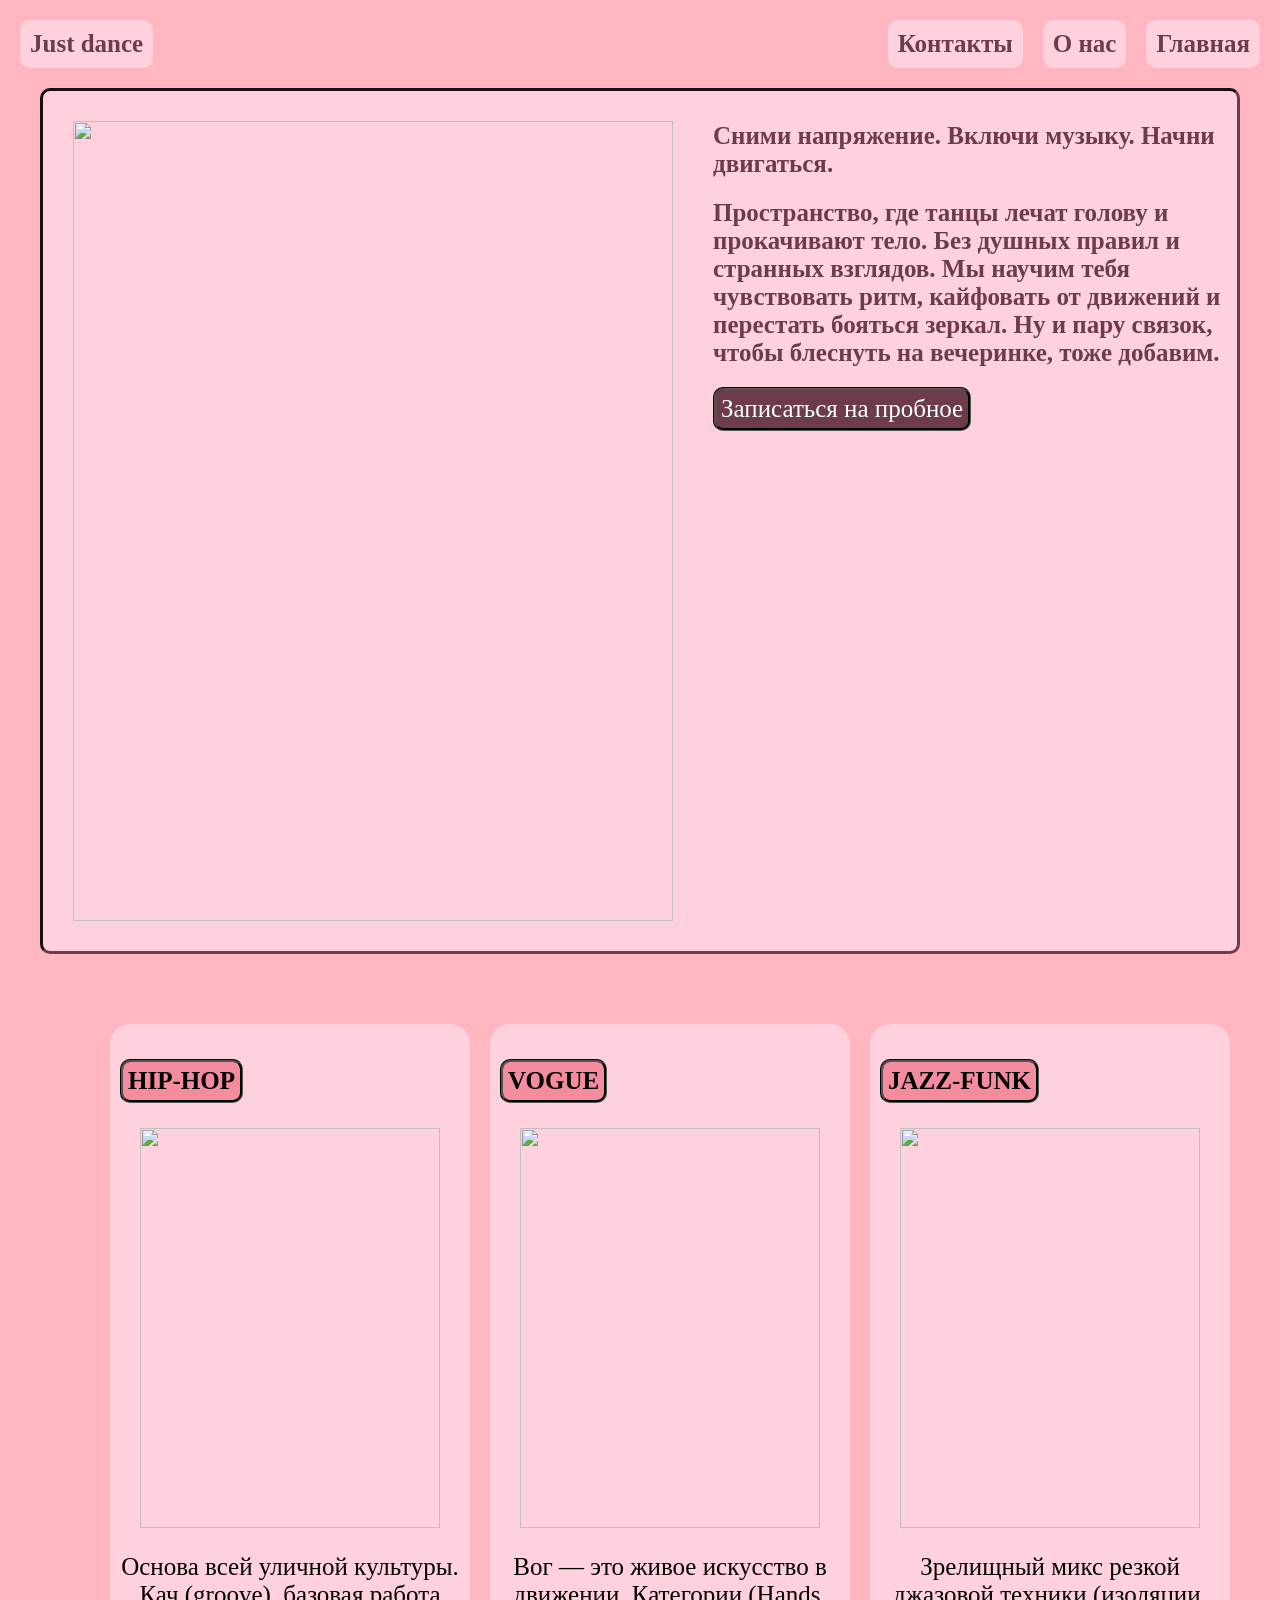
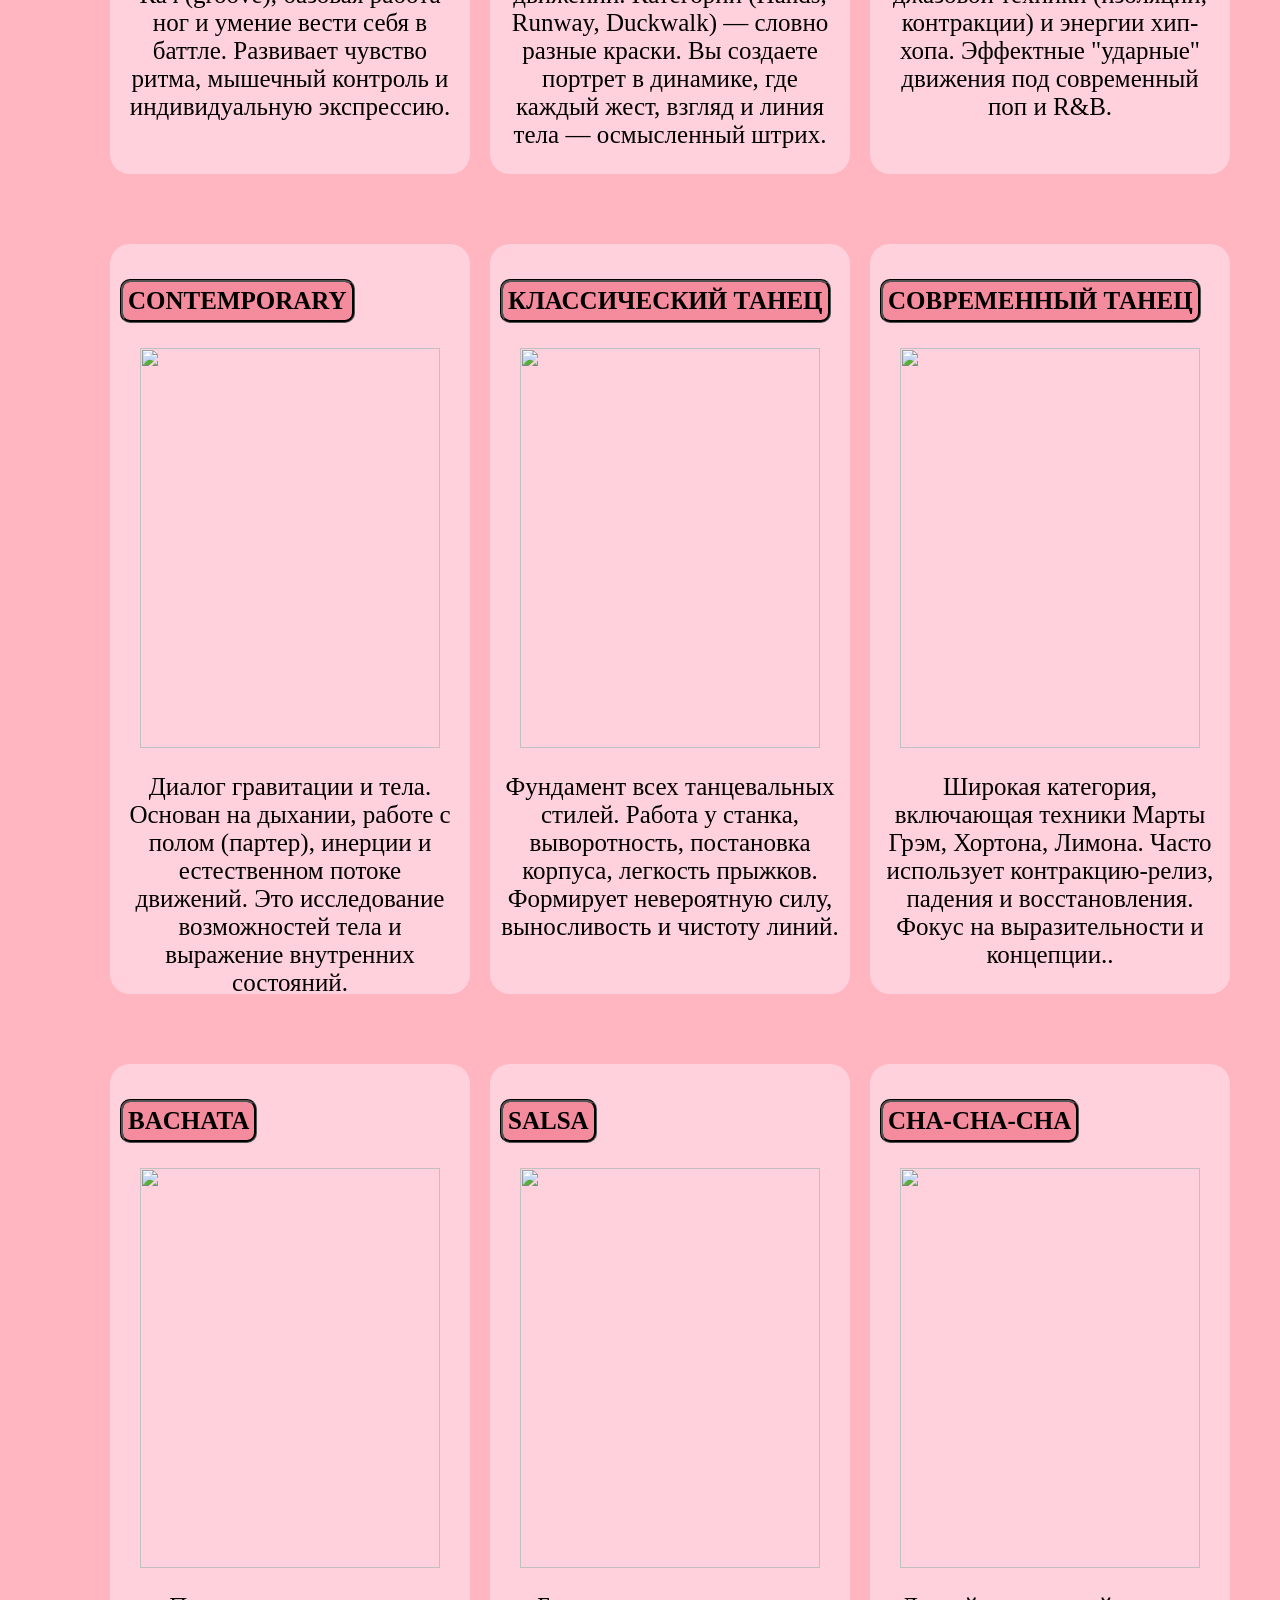
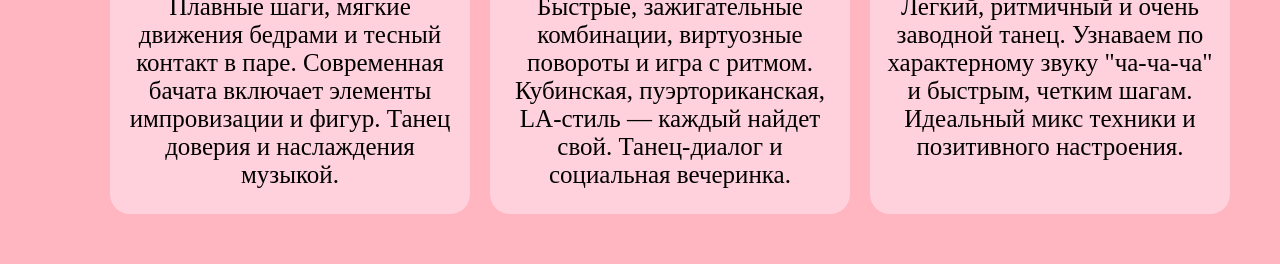
==== index.html @ 77113308 "first popytka" ====
<!DOCTYPE html>
<html lang="en">

<head>
    <meta charset="UTF-8">
    <meta name="viewport" content="width=device-width, initial-scale=1.0">
    <title>Document</title>
</head>

<body>

    <header class="cursor">

        <h1> Just dance</h1>

        <div>
            <h2> Контакты</h2>
            <h2> О нас</h2>
            <h2> Главная</h2>
        </div>
    </header>

    <main>
        <section>
            <div class="row">
                <div class="col">
                    <img src="https://i.pinimg.com/1200x/ac/64/69/ac6469d00a6bfb60e716d3c08ec0a054.jpg" alt="">
                </div>
                <div class="col">
                    <h1>Сними напряжение. Включи музыку. Начни двигаться.</h1>
                    <h2>Пространство, где танцы лечат голову и прокачивают тело. Без душных правил и странных взглядов.
                        Мы научим тебя чувствовать ритм, кайфовать от движений и перестать бояться зеркал. Ну и пару
                        связок, чтобы блеснуть на вечеринке, тоже добавим.</h2>
                    <button class="button cursor">
                        Записаться на пробное
                    </button>
                </div>
            </div>
            <div class="street">
    <div class="local">
        <h3 class="dance-button cursor">HIP-HOP</h3>
        <img src="https://i.pinimg.com/736x/b6/d2/d8/b6d2d8a7a319aa4994fcfd53391a8831.jpg" alt="">
        <p> Основа всей уличной культуры. Кач (groove), базовая работа ног и умение вести себя в баттле. Развивает чувство ритма, мышечный контроль и индивидуальную экспрессию.</p>
    </div>
    <div class="local">
        <h3 class="dance-button cursor">VOGUE</h3>
        <img src="https://i.pinimg.com/1200x/c9/cc/98/c9cc9868d0b9c413e6077d740b4b7982.jpg" alt="">
        <p>Вог — это живое искусство в движении. Категории (Hands, Runway, Duckwalk) — словно разные краски. Вы создаете портрет в динамике, где каждый жест, взгляд и линия тела — осмысленный штрих. </p>
    </div>
     <div class="local"> 
        <h3 class="dance-button cursor"> JAZZ-FUNK</h3>
        <img src="https://i.pinimg.com/736x/a5/93/c7/a593c7f7e3e81674e5584b9b8c93388e.jpg" alt="">
        <p> Зрелищный микс резкой джазовой техники (изоляции, контракции) и энергии хип-хопа. Эффектные "ударные" движения под современный поп и R&B.</p>
    </div>
    </div>
    <div class="street">
    <div class="local">
        <h3 class="dance-button cursor"> CONTEMPORARY</h3>
        <img src="https://i.pinimg.com/736x/35/b5/65/35b5656c073fc5f500bdc94aefd2e39a.jpg" alt="">
        <p> Диалог гравитации и тела. Основан на дыхании, работе с полом (партер), инерции и естественном потоке движений. Это исследование возможностей тела и выражение внутренних состояний.</p>
    </div>
     <div class="local"> 
        <h3 class="dance-button cursor"> КЛАССИЧЕСКИЙ ТАНЕЦ</h3>
        <img src="https://i.pinimg.com/736x/49/71/6b/49716bbeb8d231b20bfa5824d3f932a1.jpg" alt="">
        <p> Фундамент всех танцевальных стилей. Работа у станка, выворотность, постановка корпуса, легкость прыжков. Формирует невероятную силу, выносливость и чистоту линий.</p>
    </div>
     <div class="local"> 
        <h3 class="dance-button cursor"> СОВРЕМЕННЫЙ ТАНЕЦ</h3>
        <img src="https://i.pinimg.com/736x/c1/9b/ae/c19baea2ae3c3a5f96a32daba72f1845.jpg" alt="">
        <p>Широкая категория, включающая техники Марты Грэм, Хортона, Лимона. Часто использует контракцию-релиз, падения и восстановления. Фокус на выразительности и концепции..</p>
    </div>
    </div>
    <div class="street">
     <div class="local"> 
        <h3 class="dance-button cursor">BACHATA</h3>
        <img src="https://i.pinimg.com/1200x/e0/4a/25/e04a254e1c0330f71522adacbad8ec06.jpg" alt="">
        <p>  Плавные шаги, мягкие движения бедрами и тесный контакт в паре. Современная бачата включает элементы импровизации и фигур. Танец доверия и наслаждения музыкой.</p>
    </div>
     <div class="local"> 
        <h3 class="dance-button cursor"> SALSA</h3>
        <img src="https://i.pinimg.com/736x/b7/78/22/b77822ca33a9d6890a1c1cd77bf03ce5.jpg" alt="">
        <p> Быстрые, зажигательные комбинации, виртуозные повороты и игра с ритмом. Кубинская, пуэрториканская, LA-стиль — каждый найдет свой. Танец-диалог и социальная вечеринка.</p>
    </div>
     <div class="local"> 
        <h3 class="dance-button cursor"> CHA-CHA-CHA</h3>
        <img src="https://i.pinimg.com/736x/6f/fc/30/6ffc30e7c89fef09e59dffdad4c7234b.jpg" alt="">
        <p> Легкий, ритмичный и очень заводной танец. Узнаваем по характерному звуку "ча-ча-ча" и быстрым, четким шагам. Идеальный микс техники и позитивного настроения.</p>
    </div>
    </div>

        </section>
    </main>

</body>


    <style>
        :root {
            --blend-rose: #FFD1DC;
            /* Бледно-розовый (нежный, как зефир) */
            --light-pink: #FFB6C1;
            /* Светло-розовый (классический) */
            --powder-pink: #FAA0B3;
            /* Пудровый (чуть насыщеннее) */
            --salmon-pink: #F48C9E;
            /* Лососево-розовый (акцентный) */


            --text-wine: #6D3B4A;
            /* Темно-бордовый (отлично на —blend-rose) */
            --text-rosewood: #8C4A5C;
            /* Розовое дерево (для заголовков) */

        }
        .dance-button {
            color: black;
            border: black 3px groove;
            border-radius: 10px;
            padding: 5px;
            transition: 0.3s;
            scale: 1.1s;
            background-color: var(--salmon-pink);
            transition: 0.3s;
            width: fit-content;
            align-items: center;
        }
        .dance-button:hover {
            scale: 1.1;
        }
    .street {
        display: flex;
        padding: 10px;
        border: black;
        border-radius: 10px;
        width: 500px;
        height: 750px;
        margin: 50px;
        text-align: center;
        align-content: center;
    }
    .local {
        border-radius: 20px;
        border: black;
        background-color: var(--blend-rose);
        padding: 10px;
        margin: 10px;
        height: 730px;
        gap: 10px;
    }
        @font-face {
            font-family: CrashBandicoot;
            src: url(src/assets/fonts/CrashBandicoot.ttf);
        }
        * {
            font-family: CrashBandicoot;
            font-size: 25px;
        }

        body {

            background-color: var(--light-pink);
            margin: 0%;

        }

        main {
            max-width: 1200px;
            margin: 0 auto;

        }

        header {
            display: flex;
            justify-content: space-between;
            color: var(--text-wine);
            padding: 20px
        }

        header div {
            display: flex;
            gap: 20px;
            border-radius: 10px;
            margin: 0;
        }

        header h1,
        header h2 {
            background-color: var(--blend-rose);
            margin: 0;
            border-radius: 10px;
            padding: 10px;
            transition: 0.3s;
        }
        
        header h1:hover {
            scale: 1.1;
        }
        header h2:hover {
            scale: 1.1;
        }
        img {
            width: 300px;
            height: 400px;
            display: flex;
            margin: 20px;
        }
        
        .row {
            display: flex;
            gap: 20px;
            background-color: var(--blend-rose);
            border-radius: 10px;
            padding: 10px;
            border: var(--text-wine) 3px inset;
            color: var(--text-wine);
        }
        .cursor {
        cursor: pointer;
        
        }
        
        .col img {
            width: 600px;
            height: 800px;
            
        }
        .button {
            color: azure;
            border: black 3px groove;
            border-radius: 10px;
            padding: 5px;
            transition: 0.3s;
            scale: 1.1s;
            background-color: var(--text-wine);
            transition: 0.3s;
        }
        .button:hover {
            scale: 1.1;
        }
    </style>

</html>
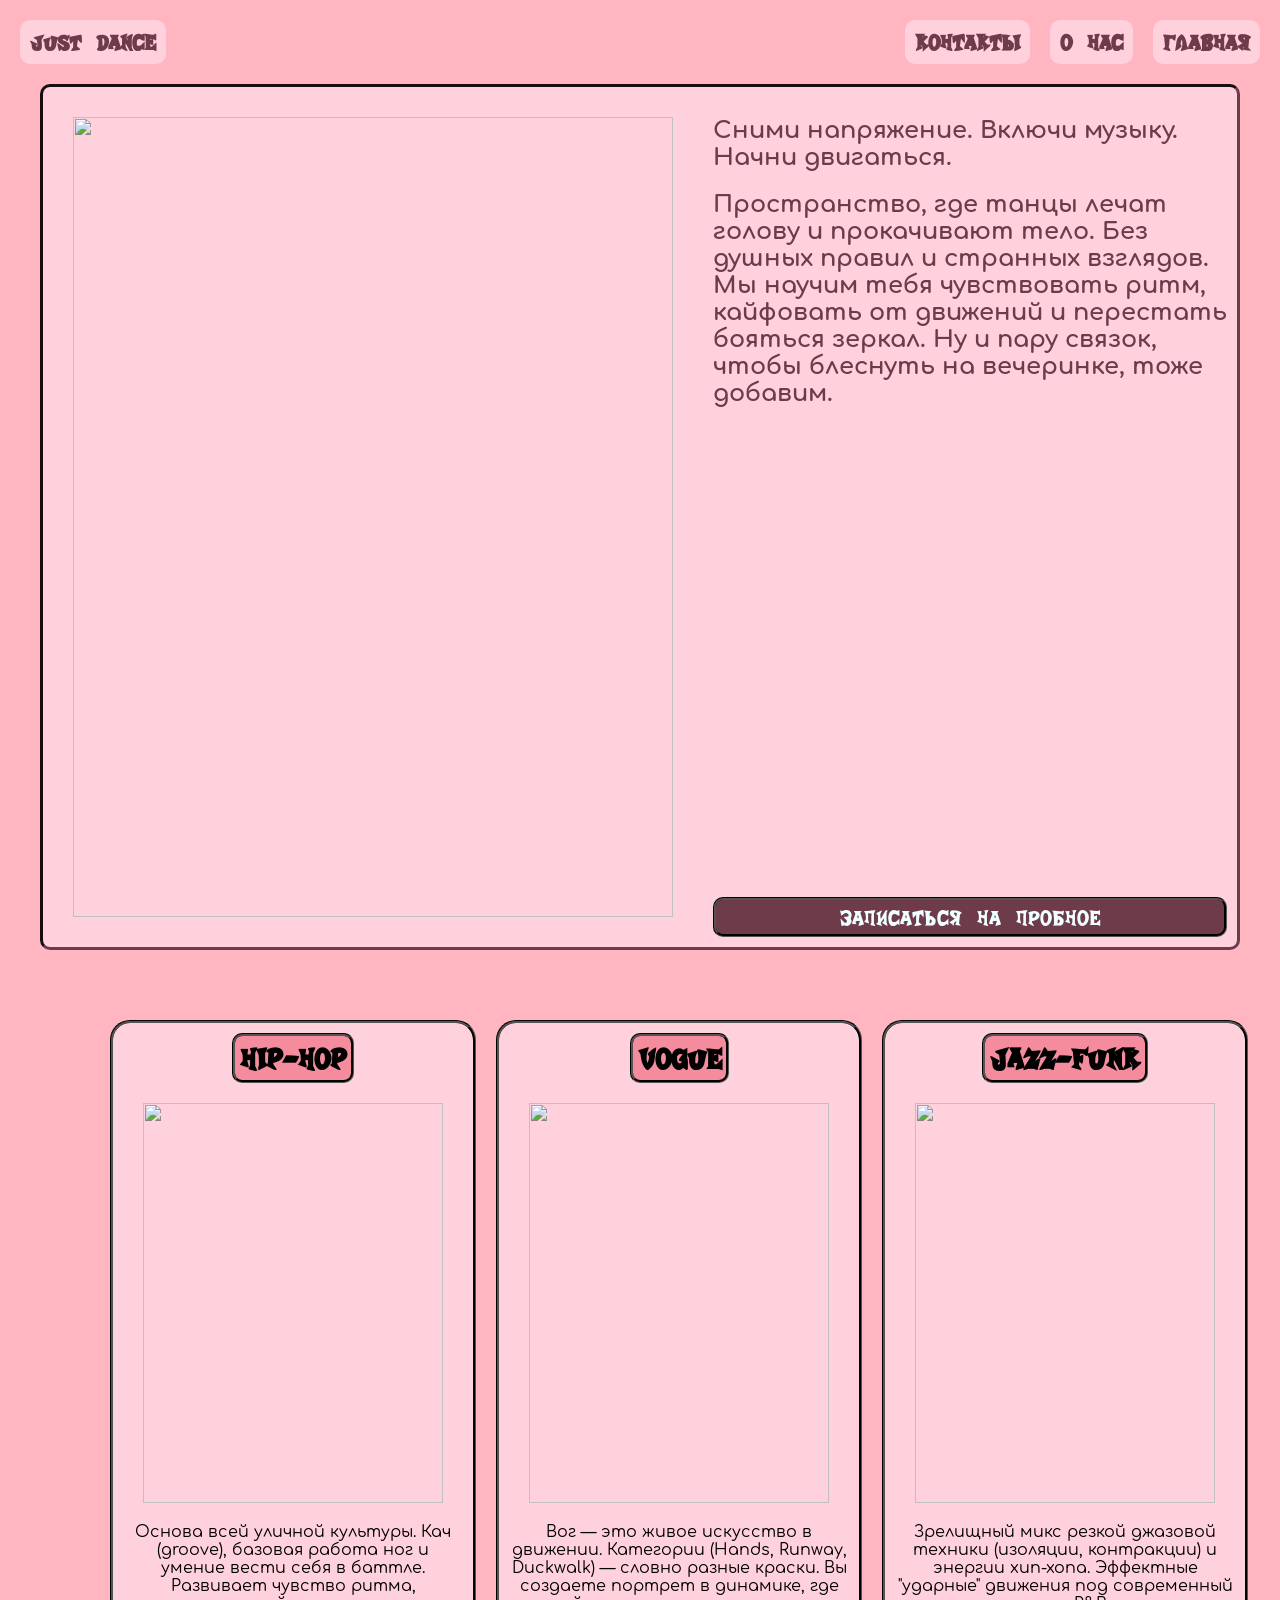
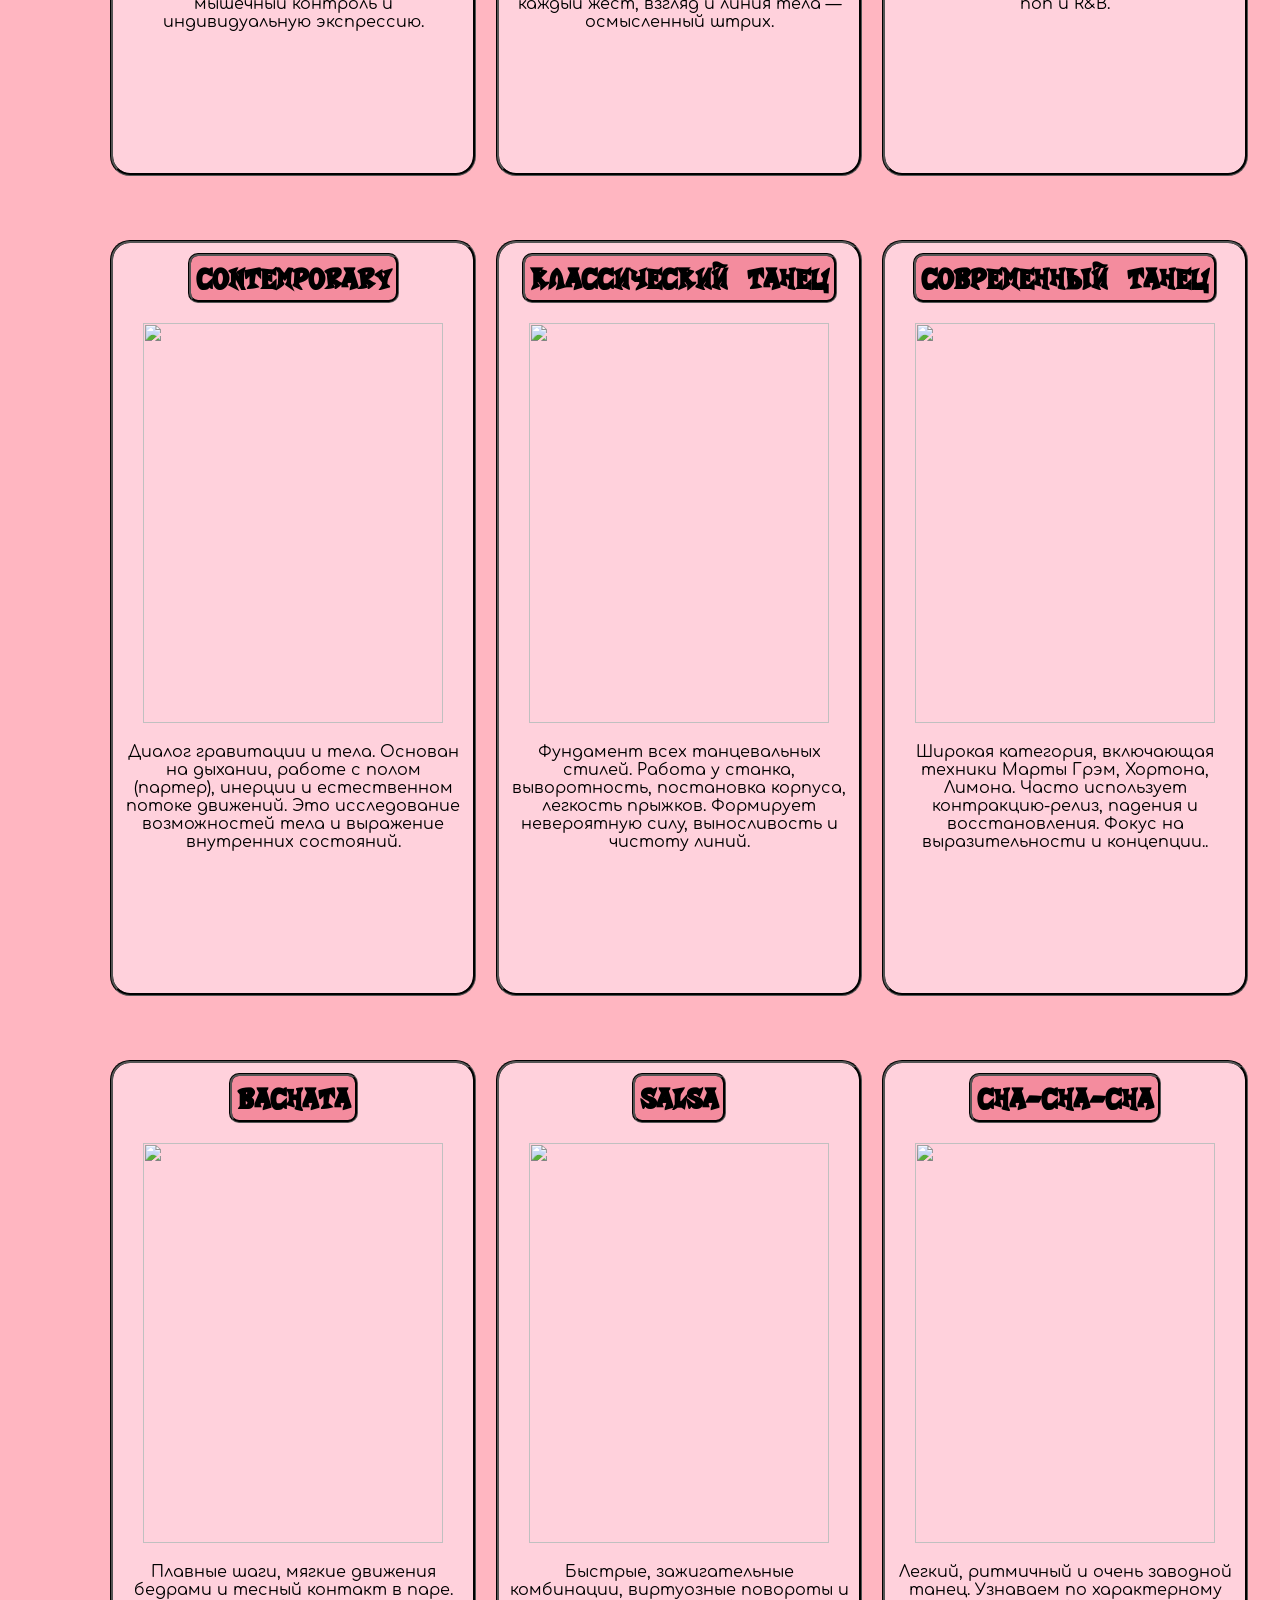
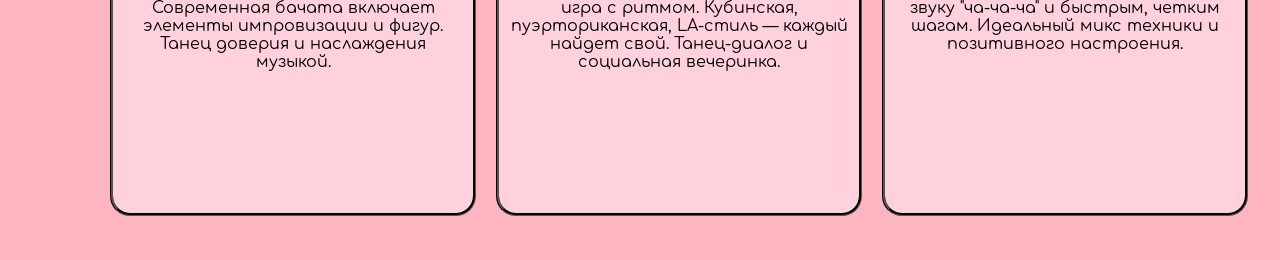
==== commit 0a3f7826: "sec less" ====
--- a/index.html
+++ b/index.html
@@ -9,7 +9,7 @@
 
 <body>
 
-    <header class="cursor">
+    <header>
 
         <h1> Just dance</h1>
 
@@ -24,68 +24,74 @@
         <section>
             <div class="row">
                 <div class="col">
-                    <img src="https://i.pinimg.com/1200x/ac/64/69/ac6469d00a6bfb60e716d3c08ec0a054.jpg" alt="">
+                    <img src="https://avatars.mds.yandex.net/get-altay/16439251/2a0000019a79c34132827e10dd7cb1ed8194/orig" alt="">
                 </div>
-                <div class="col">
-                    <h1>Сними напряжение. Включи музыку. Начни двигаться.</h1>
-                    <h2>Пространство, где танцы лечат голову и прокачивают тело. Без душных правил и странных взглядов.
-                        Мы научим тебя чувствовать ритм, кайфовать от движений и перестать бояться зеркал. Ну и пару
-                        связок, чтобы блеснуть на вечеринке, тоже добавим.</h2>
-                    <button class="button cursor">
-                        Записаться на пробное
-                    </button>
+                <div class="col column-space-between">
+                    <div>
+                        <h1>Сними напряжение. Включи музыку. Начни двигаться.</h1>
+                        <h2>
+                            Пространство, где танцы лечат голову и прокачивают тело. Без душных правил и странных взглядов.
+                            Мы научим тебя чувствовать ритм, кайфовать от движений и перестать бояться зеркал. Ну и пару
+                            связок, чтобы блеснуть на вечеринке, тоже добавим.
+                        </h2>
+                    </div>
+                    <div>
+                        <button class="button cursor">
+                            Записаться на пробное
+                        </button>
+                    </div>
                 </div>
             </div>
-            <div class="street">
-    <div class="local">
-        <h3 class="dance-button cursor">HIP-HOP</h3>
-        <img src="https://i.pinimg.com/736x/b6/d2/d8/b6d2d8a7a319aa4994fcfd53391a8831.jpg" alt="">
-        <p> Основа всей уличной культуры. Кач (groove), базовая работа ног и умение вести себя в баттле. Развивает чувство ритма, мышечный контроль и индивидуальную экспрессию.</p>
-    </div>
-    <div class="local">
-        <h3 class="dance-button cursor">VOGUE</h3>
-        <img src="https://i.pinimg.com/1200x/c9/cc/98/c9cc9868d0b9c413e6077d740b4b7982.jpg" alt="">
-        <p>Вог — это живое искусство в движении. Категории (Hands, Runway, Duckwalk) — словно разные краски. Вы создаете портрет в динамике, где каждый жест, взгляд и линия тела — осмысленный штрих. </p>
-    </div>
-     <div class="local"> 
-        <h3 class="dance-button cursor"> JAZZ-FUNK</h3>
-        <img src="https://i.pinimg.com/736x/a5/93/c7/a593c7f7e3e81674e5584b9b8c93388e.jpg" alt="">
-        <p> Зрелищный микс резкой джазовой техники (изоляции, контракции) и энергии хип-хопа. Эффектные "ударные" движения под современный поп и R&B.</p>
-    </div>
+    <div class="street">
+        <div class="local">
+            <h3 class="dance-button cursor">HIP-HOP</h3>
+            <img src="https://i.pinimg.com/736x/b6/d2/d8/b6d2d8a7a319aa4994fcfd53391a8831.jpg" alt="">
+            <p> Основа всей уличной культуры. Кач (groove), базовая работа ног и умение вести себя в баттле. Развивает чувство ритма, мышечный контроль и индивидуальную экспрессию.</p>
+        </div>
+        <div class="local">
+            <h3 class="dance-button cursor">VOGUE</h3>
+            <img src="https://i.pinimg.com/1200x/c9/cc/98/c9cc9868d0b9c413e6077d740b4b7982.jpg" alt="">
+            <p>Вог — это живое искусство в движении. Категории (Hands, Runway, Duckwalk) — словно разные краски. Вы создаете портрет в динамике, где каждый жест, взгляд и линия тела — осмысленный штрих. </p>
+        </div>
+        <div class="local"> 
+            <h3 class="dance-button cursor"> JAZZ-FUNK</h3>
+            <img src="https://i.pinimg.com/736x/a5/93/c7/a593c7f7e3e81674e5584b9b8c93388e.jpg" alt="">
+            <p> Зрелищный микс резкой джазовой техники (изоляции, контракции) и энергии хип-хопа. Эффектные "ударные" движения под современный поп и R&B.</p>
+        </div>
     </div>
     <div class="street">
-    <div class="local">
-        <h3 class="dance-button cursor"> CONTEMPORARY</h3>
-        <img src="https://i.pinimg.com/736x/35/b5/65/35b5656c073fc5f500bdc94aefd2e39a.jpg" alt="">
-        <p> Диалог гравитации и тела. Основан на дыхании, работе с полом (партер), инерции и естественном потоке движений. Это исследование возможностей тела и выражение внутренних состояний.</p>
-    </div>
-     <div class="local"> 
-        <h3 class="dance-button cursor"> КЛАССИЧЕСКИЙ ТАНЕЦ</h3>
-        <img src="https://i.pinimg.com/736x/49/71/6b/49716bbeb8d231b20bfa5824d3f932a1.jpg" alt="">
-        <p> Фундамент всех танцевальных стилей. Работа у станка, выворотность, постановка корпуса, легкость прыжков. Формирует невероятную силу, выносливость и чистоту линий.</p>
-    </div>
-     <div class="local"> 
-        <h3 class="dance-button cursor"> СОВРЕМЕННЫЙ ТАНЕЦ</h3>
-        <img src="https://i.pinimg.com/736x/c1/9b/ae/c19baea2ae3c3a5f96a32daba72f1845.jpg" alt="">
-        <p>Широкая категория, включающая техники Марты Грэм, Хортона, Лимона. Часто использует контракцию-релиз, падения и восстановления. Фокус на выразительности и концепции..</p>
-    </div>
+        <div class="local">
+            <h3 class="dance-button cursor"> CONTEMPORARY</h3>
+            <img src="https://i.pinimg.com/736x/35/b5/65/35b5656c073fc5f500bdc94aefd2e39a.jpg" alt="">
+            <p> Диалог гравитации и тела. Основан на дыхании, работе с полом (партер), инерции и естественном потоке движений. Это исследование возможностей тела и выражение внутренних состояний.</p>
+        </div>
+        <div class="local"> 
+            <h3 class="dance-button cursor"> КЛАССИЧЕСКИЙ ТАНЕЦ</h3>
+            <img src="https://i.pinimg.com/736x/49/71/6b/49716bbeb8d231b20bfa5824d3f932a1.jpg" alt="">
+            <p> Фундамент всех танцевальных стилей. Работа у станка, выворотность, постановка корпуса, легкость прыжков. Формирует невероятную силу, выносливость и чистоту линий.</p>
+        </div>
+        <div class="local"> 
+            <h3 class="dance-button cursor"> СОВРЕМЕННЫЙ ТАНЕЦ</h3>
+            <img src="https://i.pinimg.com/736x/c1/9b/ae/c19baea2ae3c3a5f96a32daba72f1845.jpg" alt="">
+            <p>Широкая категория, включающая техники Марты Грэм, Хортона, Лимона. Часто использует контракцию-релиз, падения и восстановления. Фокус на выразительности и концепции..</p>
+        </div>
     </div>
     <div class="street">
-     <div class="local"> 
-        <h3 class="dance-button cursor">BACHATA</h3>
-        <img src="https://i.pinimg.com/1200x/e0/4a/25/e04a254e1c0330f71522adacbad8ec06.jpg" alt="">
-        <p>  Плавные шаги, мягкие движения бедрами и тесный контакт в паре. Современная бачата включает элементы импровизации и фигур. Танец доверия и наслаждения музыкой.</p>
-    </div>
-     <div class="local"> 
-        <h3 class="dance-button cursor"> SALSA</h3>
-        <img src="https://i.pinimg.com/736x/b7/78/22/b77822ca33a9d6890a1c1cd77bf03ce5.jpg" alt="">
-        <p> Быстрые, зажигательные комбинации, виртуозные повороты и игра с ритмом. Кубинская, пуэрториканская, LA-стиль — каждый найдет свой. Танец-диалог и социальная вечеринка.</p>
-    </div>
-     <div class="local"> 
-        <h3 class="dance-button cursor"> CHA-CHA-CHA</h3>
-        <img src="https://i.pinimg.com/736x/6f/fc/30/6ffc30e7c89fef09e59dffdad4c7234b.jpg" alt="">
-        <p> Легкий, ритмичный и очень заводной танец. Узнаваем по характерному звуку "ча-ча-ча" и быстрым, четким шагам. Идеальный микс техники и позитивного настроения.</p>
-    </div>
+        <div class="local"> 
+            <h3 class="dance-button cursor">BACHATA</h3>
+            <img src="https://i.pinimg.com/1200x/e0/4a/25/e04a254e1c0330f71522adacbad8ec06.jpg" alt="">
+            <p>  Плавные шаги, мягкие движения бедрами и тесный контакт в паре. Современная бачата включает элементы импровизации и фигур. Танец доверия и наслаждения музыкой.</p>
+        </div>
+        <div class="local"> 
+            <h3 class="dance-button cursor"> SALSA</h3>
+            <img src="https://i.pinimg.com/736x/b7/78/22/b77822ca33a9d6890a1c1cd77bf03ce5.jpg" alt="">
+            <p> Быстрые, зажигательные комбинации, виртуозные повороты и игра с ритмом. Кубинская, пуэрториканская, LA-стиль — каждый найдет свой. Танец-диалог и социальная вечеринка.</p>
+        </div>
+        <div class="local"> 
+            <h3 class="dance-button cursor"> CHA-CHA-CHA</h3>
+            <img src="https://i.pinimg.com/736x/6f/fc/30/6ffc30e7c89fef09e59dffdad4c7234b.jpg" alt="">
+            <p> Легкий, ритмичный и очень заводной танец. Узнаваем по характерному звуку "ча-ча-ча" и быстрым, четким шагам. Идеальный микс техники и позитивного настроения.</p>
+        </div>
     </div>
 
         </section>
@@ -94,8 +100,19 @@
 </body>
 
 
-    <style>
-        :root {
+<style>
+    @font-face {
+        font-family: CrashBandicoot;
+        src: url(src/assets/fonts/CrashBandicoot.ttf);
+    }
+
+    @font-face {
+        font-family: Comforta;
+        src: url(src/assets/fonts/Comfortaa.ttf);
+    }
+
+
+    :root {
             --blend-rose: #FFD1DC;
             /* Бледно-розовый (нежный, как зефир) */
             --light-pink: #FFB6C1;
@@ -110,7 +127,20 @@
             /* Темно-бордовый (отлично на —blend-rose) */
             --text-rosewood: #8C4A5C;
             /* Розовое дерево (для заголовков) */
-
+            
+        }
+        
+    
+        body {
+            background-color: var(--light-pink);
+            margin: 0%;
+    
+        }
+    
+        main {
+            max-width: 1200px;
+            margin: 0 auto;
+    
         }
         .dance-button {
             color: black;
@@ -123,6 +153,10 @@
             transition: 0.3s;
             width: fit-content;
             align-items: center;
+            margin: auto;        
+            font-family: CrashBandicoot;
+            font-size: 40px;
+
         }
         .dance-button:hover {
             scale: 1.1;
@@ -140,35 +174,18 @@
     }
     .local {
         border-radius: 20px;
-        border: black;
+        border: black 3px groove;
         background-color: var(--blend-rose);
         padding: 10px;
         margin: 10px;
         height: 730px;
         gap: 10px;
     }
-        @font-face {
-            font-family: CrashBandicoot;
-            src: url(src/assets/fonts/CrashBandicoot.ttf);
-        }
-        * {
-            font-family: CrashBandicoot;
-            font-size: 25px;
-        }
-
-        body {
-
-            background-color: var(--light-pink);
-            margin: 0%;
-
-        }
-
-        main {
-            max-width: 1200px;
-            margin: 0 auto;
-
-        }
-
+    .column-space-between {
+        display: flex;
+        flex-direction: column;
+        justify-content: space-between;
+    }
         header {
             display: flex;
             justify-content: space-between;
@@ -190,6 +207,9 @@
             border-radius: 10px;
             padding: 10px;
             transition: 0.3s;
+            cursor: pointer;
+            font-family: CrashBandicoot;
+            font-size: 30px;
         }
         
         header h1:hover {
@@ -224,6 +244,12 @@
             height: 800px;
             
         }
+        .local p {
+            font-family: Comforta;
+        }
+        .col h1, h2 {
+            font-family: Comforta;
+        }
         .button {
             color: azure;
             border: black 3px groove;
@@ -233,6 +259,9 @@
             scale: 1.1s;
             background-color: var(--text-wine);
             transition: 0.3s;
+            font-family: CrashBandicoot;
+            font-size: 30px;
+            width: 100%;
         }
         .button:hover {
             scale: 1.1;
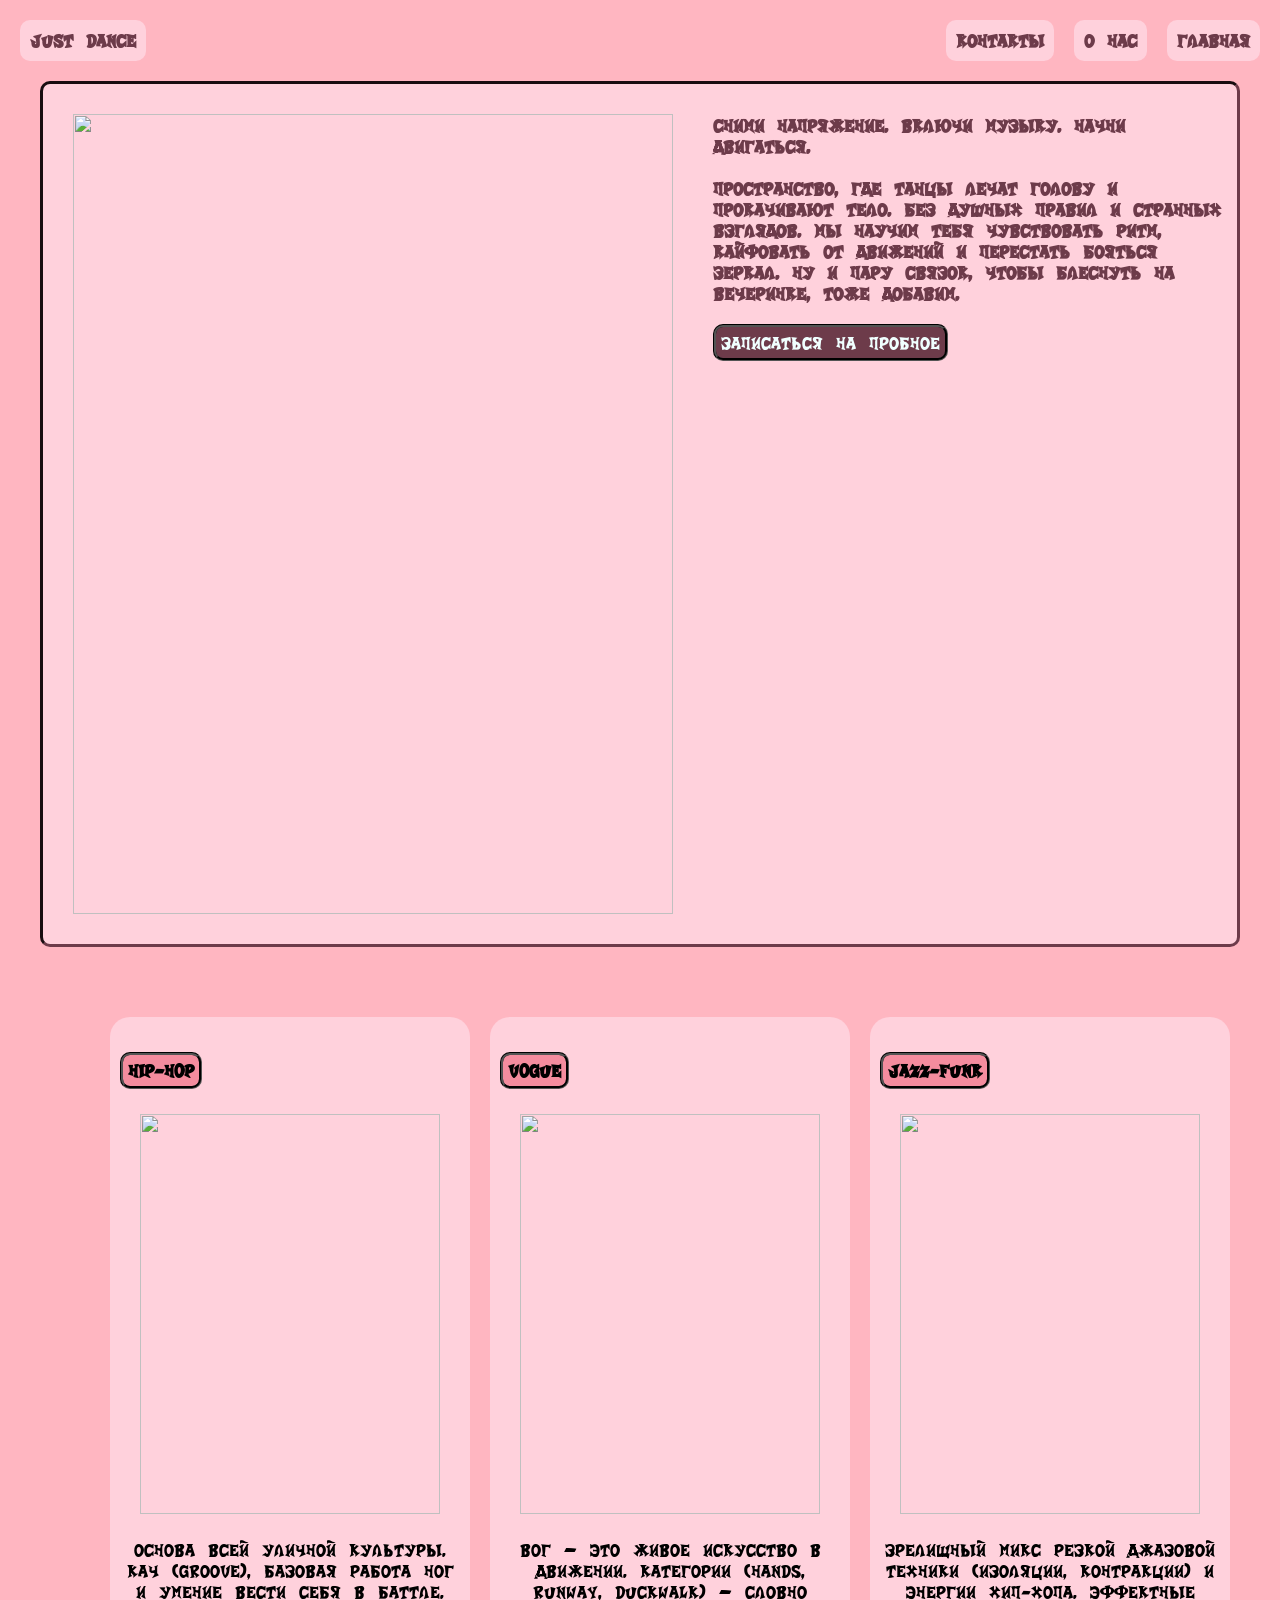
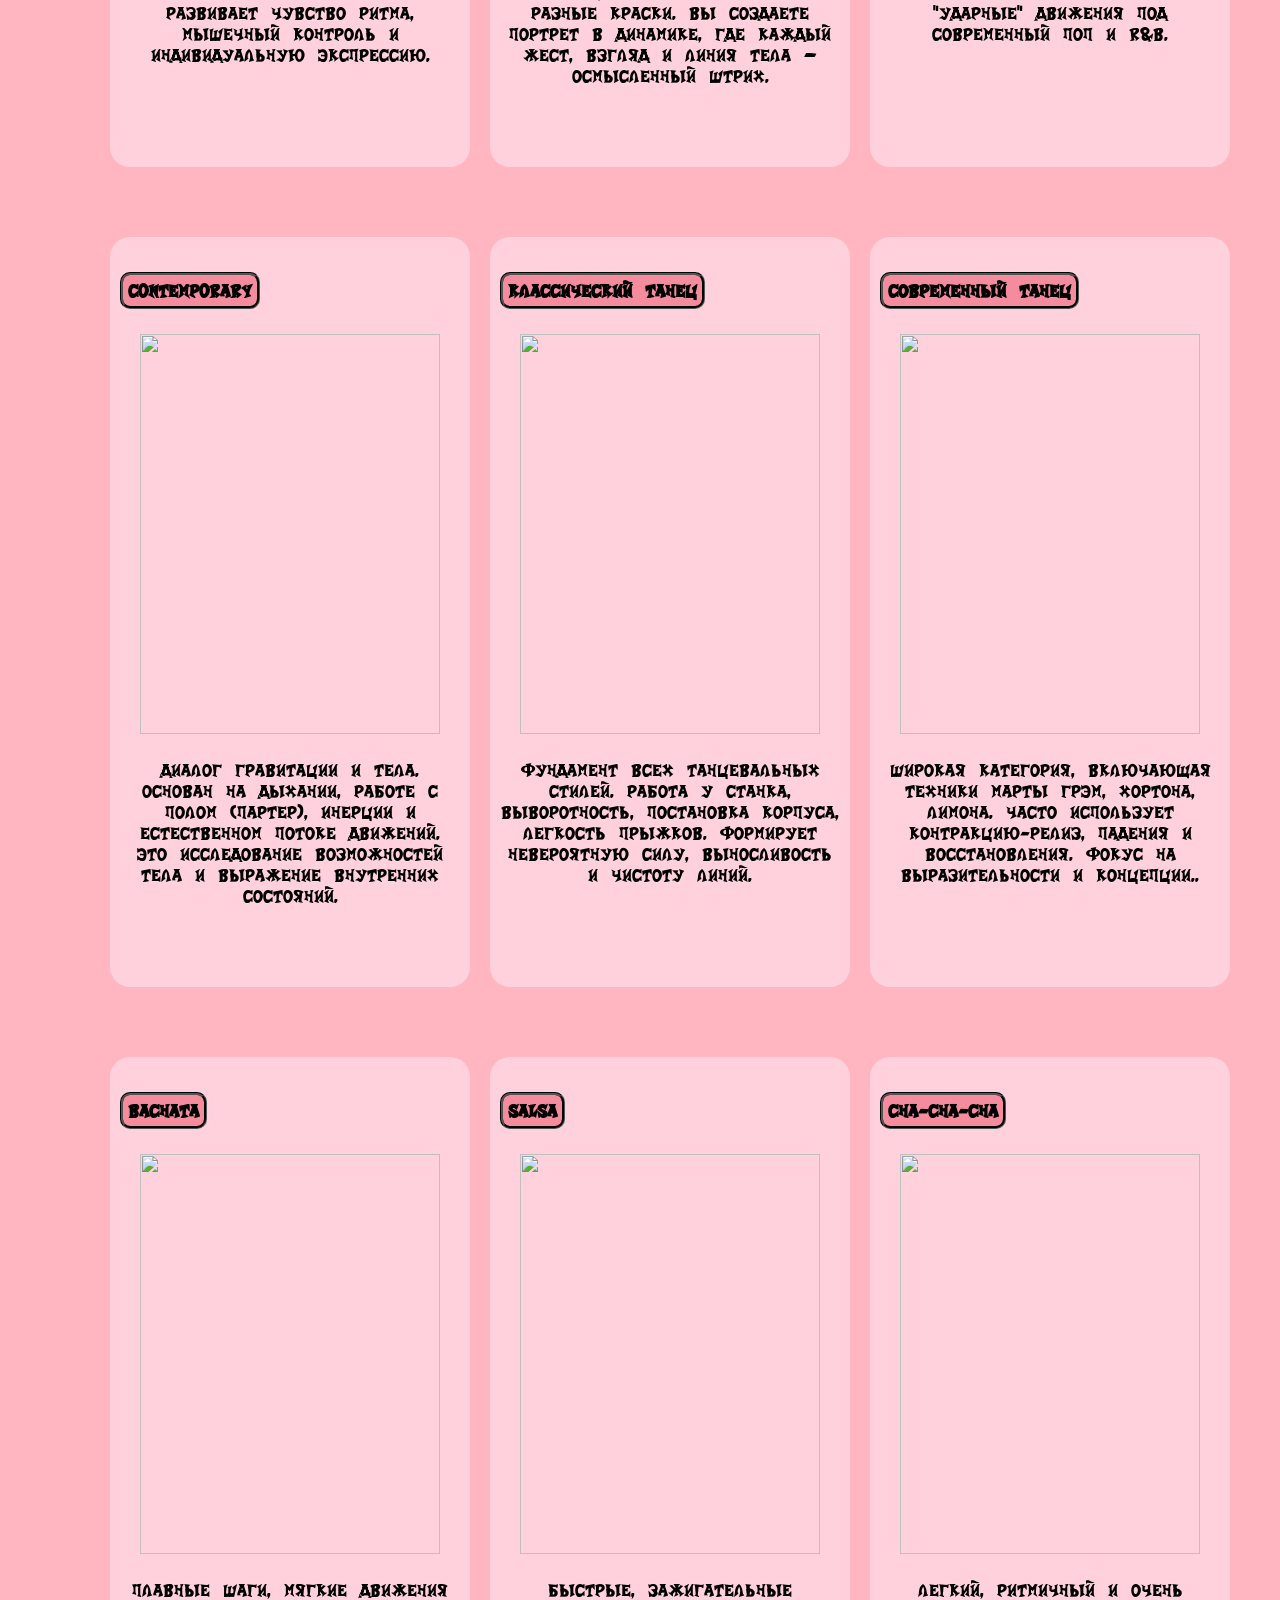
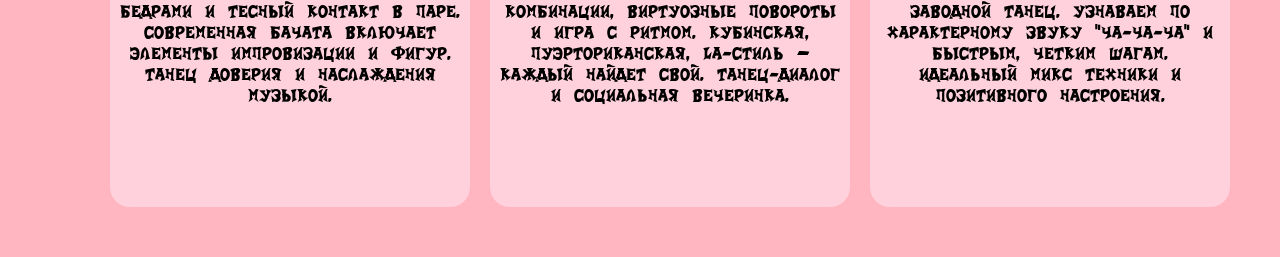
==== commit d58d64f1: "sec less" ====
--- a/index.html
+++ b/index.html
@@ -9,7 +9,7 @@
 
 <body>
 
-    <header>
+    <header class="cursor">
 
         <h1> Just dance</h1>
 
@@ -24,74 +24,68 @@
         <section>
             <div class="row">
                 <div class="col">
-                    <img src="https://avatars.mds.yandex.net/get-altay/16439251/2a0000019a79c34132827e10dd7cb1ed8194/orig" alt="">
+                    <img src="https://i.pinimg.com/1200x/ac/64/69/ac6469d00a6bfb60e716d3c08ec0a054.jpg" alt="">
                 </div>
-                <div class="col column-space-between">
-                    <div>
-                        <h1>Сними напряжение. Включи музыку. Начни двигаться.</h1>
-                        <h2>
-                            Пространство, где танцы лечат голову и прокачивают тело. Без душных правил и странных взглядов.
-                            Мы научим тебя чувствовать ритм, кайфовать от движений и перестать бояться зеркал. Ну и пару
-                            связок, чтобы блеснуть на вечеринке, тоже добавим.
-                        </h2>
-                    </div>
-                    <div>
-                        <button class="button cursor">
-                            Записаться на пробное
-                        </button>
-                    </div>
+                <div class="col">
+                    <h1>Сними напряжение. Включи музыку. Начни двигаться.</h1>
+                    <h2>Пространство, где танцы лечат голову и прокачивают тело. Без душных правил и странных взглядов.
+                        Мы научим тебя чувствовать ритм, кайфовать от движений и перестать бояться зеркал. Ну и пару
+                        связок, чтобы блеснуть на вечеринке, тоже добавим.</h2>
+                    <button class="button cursor">
+                        Записаться на пробное
+                    </button>
                 </div>
             </div>
+            <div class="street">
+    <div class="local">
+        <h3 class="dance-button cursor">HIP-HOP</h3>
+        <img src="https://i.pinimg.com/736x/b6/d2/d8/b6d2d8a7a319aa4994fcfd53391a8831.jpg" alt="">
+        <p> Основа всей уличной культуры. Кач (groove), базовая работа ног и умение вести себя в баттле. Развивает чувство ритма, мышечный контроль и индивидуальную экспрессию.</p>
+    </div>
+    <div class="local">
+        <h3 class="dance-button cursor">VOGUE</h3>
+        <img src="https://i.pinimg.com/1200x/c9/cc/98/c9cc9868d0b9c413e6077d740b4b7982.jpg" alt="">
+        <p>Вог — это живое искусство в движении. Категории (Hands, Runway, Duckwalk) — словно разные краски. Вы создаете портрет в динамике, где каждый жест, взгляд и линия тела — осмысленный штрих. </p>
+    </div>
+     <div class="local"> 
+        <h3 class="dance-button cursor"> JAZZ-FUNK</h3>
+        <img src="https://i.pinimg.com/736x/a5/93/c7/a593c7f7e3e81674e5584b9b8c93388e.jpg" alt="">
+        <p> Зрелищный микс резкой джазовой техники (изоляции, контракции) и энергии хип-хопа. Эффектные "ударные" движения под современный поп и R&B.</p>
+    </div>
+    </div>
     <div class="street">
-        <div class="local">
-            <h3 class="dance-button cursor">HIP-HOP</h3>
-            <img src="https://i.pinimg.com/736x/b6/d2/d8/b6d2d8a7a319aa4994fcfd53391a8831.jpg" alt="">
-            <p> Основа всей уличной культуры. Кач (groove), базовая работа ног и умение вести себя в баттле. Развивает чувство ритма, мышечный контроль и индивидуальную экспрессию.</p>
-        </div>
-        <div class="local">
-            <h3 class="dance-button cursor">VOGUE</h3>
-            <img src="https://i.pinimg.com/1200x/c9/cc/98/c9cc9868d0b9c413e6077d740b4b7982.jpg" alt="">
-            <p>Вог — это живое искусство в движении. Категории (Hands, Runway, Duckwalk) — словно разные краски. Вы создаете портрет в динамике, где каждый жест, взгляд и линия тела — осмысленный штрих. </p>
-        </div>
-        <div class="local"> 
-            <h3 class="dance-button cursor"> JAZZ-FUNK</h3>
-            <img src="https://i.pinimg.com/736x/a5/93/c7/a593c7f7e3e81674e5584b9b8c93388e.jpg" alt="">
-            <p> Зрелищный микс резкой джазовой техники (изоляции, контракции) и энергии хип-хопа. Эффектные "ударные" движения под современный поп и R&B.</p>
-        </div>
+    <div class="local">
+        <h3 class="dance-button cursor"> CONTEMPORARY</h3>
+        <img src="https://i.pinimg.com/736x/35/b5/65/35b5656c073fc5f500bdc94aefd2e39a.jpg" alt="">
+        <p> Диалог гравитации и тела. Основан на дыхании, работе с полом (партер), инерции и естественном потоке движений. Это исследование возможностей тела и выражение внутренних состояний.</p>
+    </div>
+     <div class="local"> 
+        <h3 class="dance-button cursor"> КЛАССИЧЕСКИЙ ТАНЕЦ</h3>
+        <img src="https://i.pinimg.com/736x/49/71/6b/49716bbeb8d231b20bfa5824d3f932a1.jpg" alt="">
+        <p> Фундамент всех танцевальных стилей. Работа у станка, выворотность, постановка корпуса, легкость прыжков. Формирует невероятную силу, выносливость и чистоту линий.</p>
+    </div>
+     <div class="local"> 
+        <h3 class="dance-button cursor"> СОВРЕМЕННЫЙ ТАНЕЦ</h3>
+        <img src="https://i.pinimg.com/736x/c1/9b/ae/c19baea2ae3c3a5f96a32daba72f1845.jpg" alt="">
+        <p>Широкая категория, включающая техники Марты Грэм, Хортона, Лимона. Часто использует контракцию-релиз, падения и восстановления. Фокус на выразительности и концепции..</p>
+    </div>
     </div>
     <div class="street">
-        <div class="local">
-            <h3 class="dance-button cursor"> CONTEMPORARY</h3>
-            <img src="https://i.pinimg.com/736x/35/b5/65/35b5656c073fc5f500bdc94aefd2e39a.jpg" alt="">
-            <p> Диалог гравитации и тела. Основан на дыхании, работе с полом (партер), инерции и естественном потоке движений. Это исследование возможностей тела и выражение внутренних состояний.</p>
-        </div>
-        <div class="local"> 
-            <h3 class="dance-button cursor"> КЛАССИЧЕСКИЙ ТАНЕЦ</h3>
-            <img src="https://i.pinimg.com/736x/49/71/6b/49716bbeb8d231b20bfa5824d3f932a1.jpg" alt="">
-            <p> Фундамент всех танцевальных стилей. Работа у станка, выворотность, постановка корпуса, легкость прыжков. Формирует невероятную силу, выносливость и чистоту линий.</p>
-        </div>
-        <div class="local"> 
-            <h3 class="dance-button cursor"> СОВРЕМЕННЫЙ ТАНЕЦ</h3>
-            <img src="https://i.pinimg.com/736x/c1/9b/ae/c19baea2ae3c3a5f96a32daba72f1845.jpg" alt="">
-            <p>Широкая категория, включающая техники Марты Грэм, Хортона, Лимона. Часто использует контракцию-релиз, падения и восстановления. Фокус на выразительности и концепции..</p>
-        </div>
-    </div>
-    <div class="street">
-        <div class="local"> 
-            <h3 class="dance-button cursor">BACHATA</h3>
-            <img src="https://i.pinimg.com/1200x/e0/4a/25/e04a254e1c0330f71522adacbad8ec06.jpg" alt="">
-            <p>  Плавные шаги, мягкие движения бедрами и тесный контакт в паре. Современная бачата включает элементы импровизации и фигур. Танец доверия и наслаждения музыкой.</p>
-        </div>
-        <div class="local"> 
-            <h3 class="dance-button cursor"> SALSA</h3>
-            <img src="https://i.pinimg.com/736x/b7/78/22/b77822ca33a9d6890a1c1cd77bf03ce5.jpg" alt="">
-            <p> Быстрые, зажигательные комбинации, виртуозные повороты и игра с ритмом. Кубинская, пуэрториканская, LA-стиль — каждый найдет свой. Танец-диалог и социальная вечеринка.</p>
-        </div>
-        <div class="local"> 
-            <h3 class="dance-button cursor"> CHA-CHA-CHA</h3>
-            <img src="https://i.pinimg.com/736x/6f/fc/30/6ffc30e7c89fef09e59dffdad4c7234b.jpg" alt="">
-            <p> Легкий, ритмичный и очень заводной танец. Узнаваем по характерному звуку "ча-ча-ча" и быстрым, четким шагам. Идеальный микс техники и позитивного настроения.</p>
-        </div>
+     <div class="local"> 
+        <h3 class="dance-button cursor">BACHATA</h3>
+        <img src="https://i.pinimg.com/1200x/e0/4a/25/e04a254e1c0330f71522adacbad8ec06.jpg" alt="">
+        <p>  Плавные шаги, мягкие движения бедрами и тесный контакт в паре. Современная бачата включает элементы импровизации и фигур. Танец доверия и наслаждения музыкой.</p>
+    </div>
+     <div class="local"> 
+        <h3 class="dance-button cursor"> SALSA</h3>
+        <img src="https://i.pinimg.com/736x/b7/78/22/b77822ca33a9d6890a1c1cd77bf03ce5.jpg" alt="">
+        <p> Быстрые, зажигательные комбинации, виртуозные повороты и игра с ритмом. Кубинская, пуэрториканская, LA-стиль — каждый найдет свой. Танец-диалог и социальная вечеринка.</p>
+    </div>
+     <div class="local"> 
+        <h3 class="dance-button cursor"> CHA-CHA-CHA</h3>
+        <img src="https://i.pinimg.com/736x/6f/fc/30/6ffc30e7c89fef09e59dffdad4c7234b.jpg" alt="">
+        <p> Легкий, ритмичный и очень заводной танец. Узнаваем по характерному звуку "ча-ча-ча" и быстрым, четким шагам. Идеальный микс техники и позитивного настроения.</p>
+    </div>
     </div>
 
         </section>
@@ -100,19 +94,8 @@
 </body>
 
 
-<style>
-    @font-face {
-        font-family: CrashBandicoot;
-        src: url(src/assets/fonts/CrashBandicoot.ttf);
-    }
-
-    @font-face {
-        font-family: Comforta;
-        src: url(src/assets/fonts/Comfortaa.ttf);
-    }
-
-
-    :root {
+    <style>
+        :root {
             --blend-rose: #FFD1DC;
             /* Бледно-розовый (нежный, как зефир) */
             --light-pink: #FFB6C1;
@@ -127,20 +110,7 @@
             /* Темно-бордовый (отлично на —blend-rose) */
             --text-rosewood: #8C4A5C;
             /* Розовое дерево (для заголовков) */
-            
-        }
-        
-    
-        body {
-            background-color: var(--light-pink);
-            margin: 0%;
-    
-        }
-    
-        main {
-            max-width: 1200px;
-            margin: 0 auto;
-    
+
         }
         .dance-button {
             color: black;
@@ -152,11 +122,7 @@
             background-color: var(--salmon-pink);
             transition: 0.3s;
             width: fit-content;
-            align-items: center;
-            margin: auto;        
-            font-family: CrashBandicoot;
-            font-size: 40px;
-
+           
         }
         .dance-button:hover {
             scale: 1.1;
@@ -174,18 +140,35 @@
     }
     .local {
         border-radius: 20px;
-        border: black 3px groove;
+        border: black;
         background-color: var(--blend-rose);
         padding: 10px;
         margin: 10px;
         height: 730px;
         gap: 10px;
     }
-    .column-space-between {
-        display: flex;
-        flex-direction: column;
-        justify-content: space-between;
-    }
+        @font-face {
+            font-family: CrashBandicoot;
+            src: url(src/assets/fonts/CrashBandicoot.ttf);
+        }
+        * {
+            font-family: CrashBandicoot;
+            font-size: 25px;
+        }
+
+        body {
+
+            background-color: var(--light-pink);
+            margin: 0%;
+
+        }
+
+        main {
+            max-width: 1200px;
+            margin: 0 auto;
+
+        }
+
         header {
             display: flex;
             justify-content: space-between;
@@ -207,9 +190,6 @@
             border-radius: 10px;
             padding: 10px;
             transition: 0.3s;
-            cursor: pointer;
-            font-family: CrashBandicoot;
-            font-size: 30px;
         }
         
         header h1:hover {
@@ -244,12 +224,6 @@
             height: 800px;
             
         }
-        .local p {
-            font-family: Comforta;
-        }
-        .col h1, h2 {
-            font-family: Comforta;
-        }
         .button {
             color: azure;
             border: black 3px groove;
@@ -259,9 +233,6 @@
             scale: 1.1s;
             background-color: var(--text-wine);
             transition: 0.3s;
-            font-family: CrashBandicoot;
-            font-size: 30px;
-            width: 100%;
         }
         .button:hover {
             scale: 1.1;
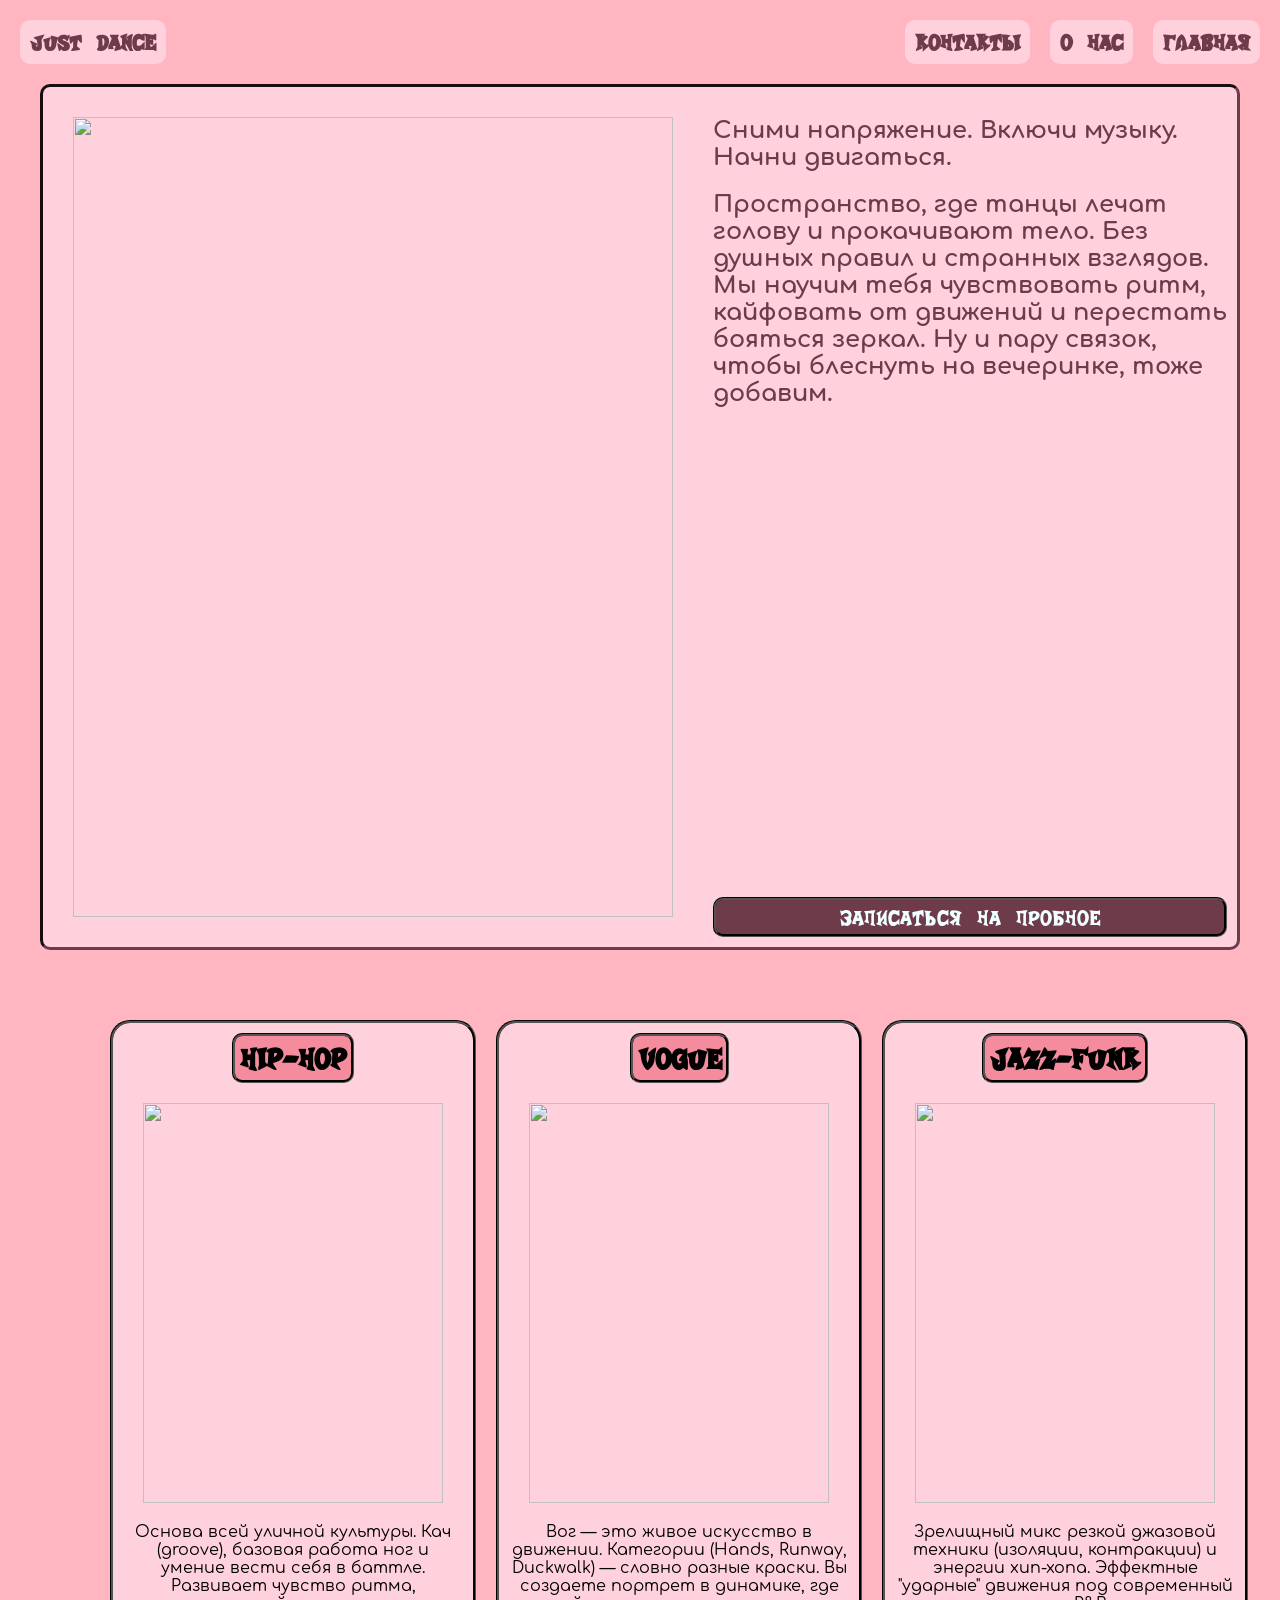
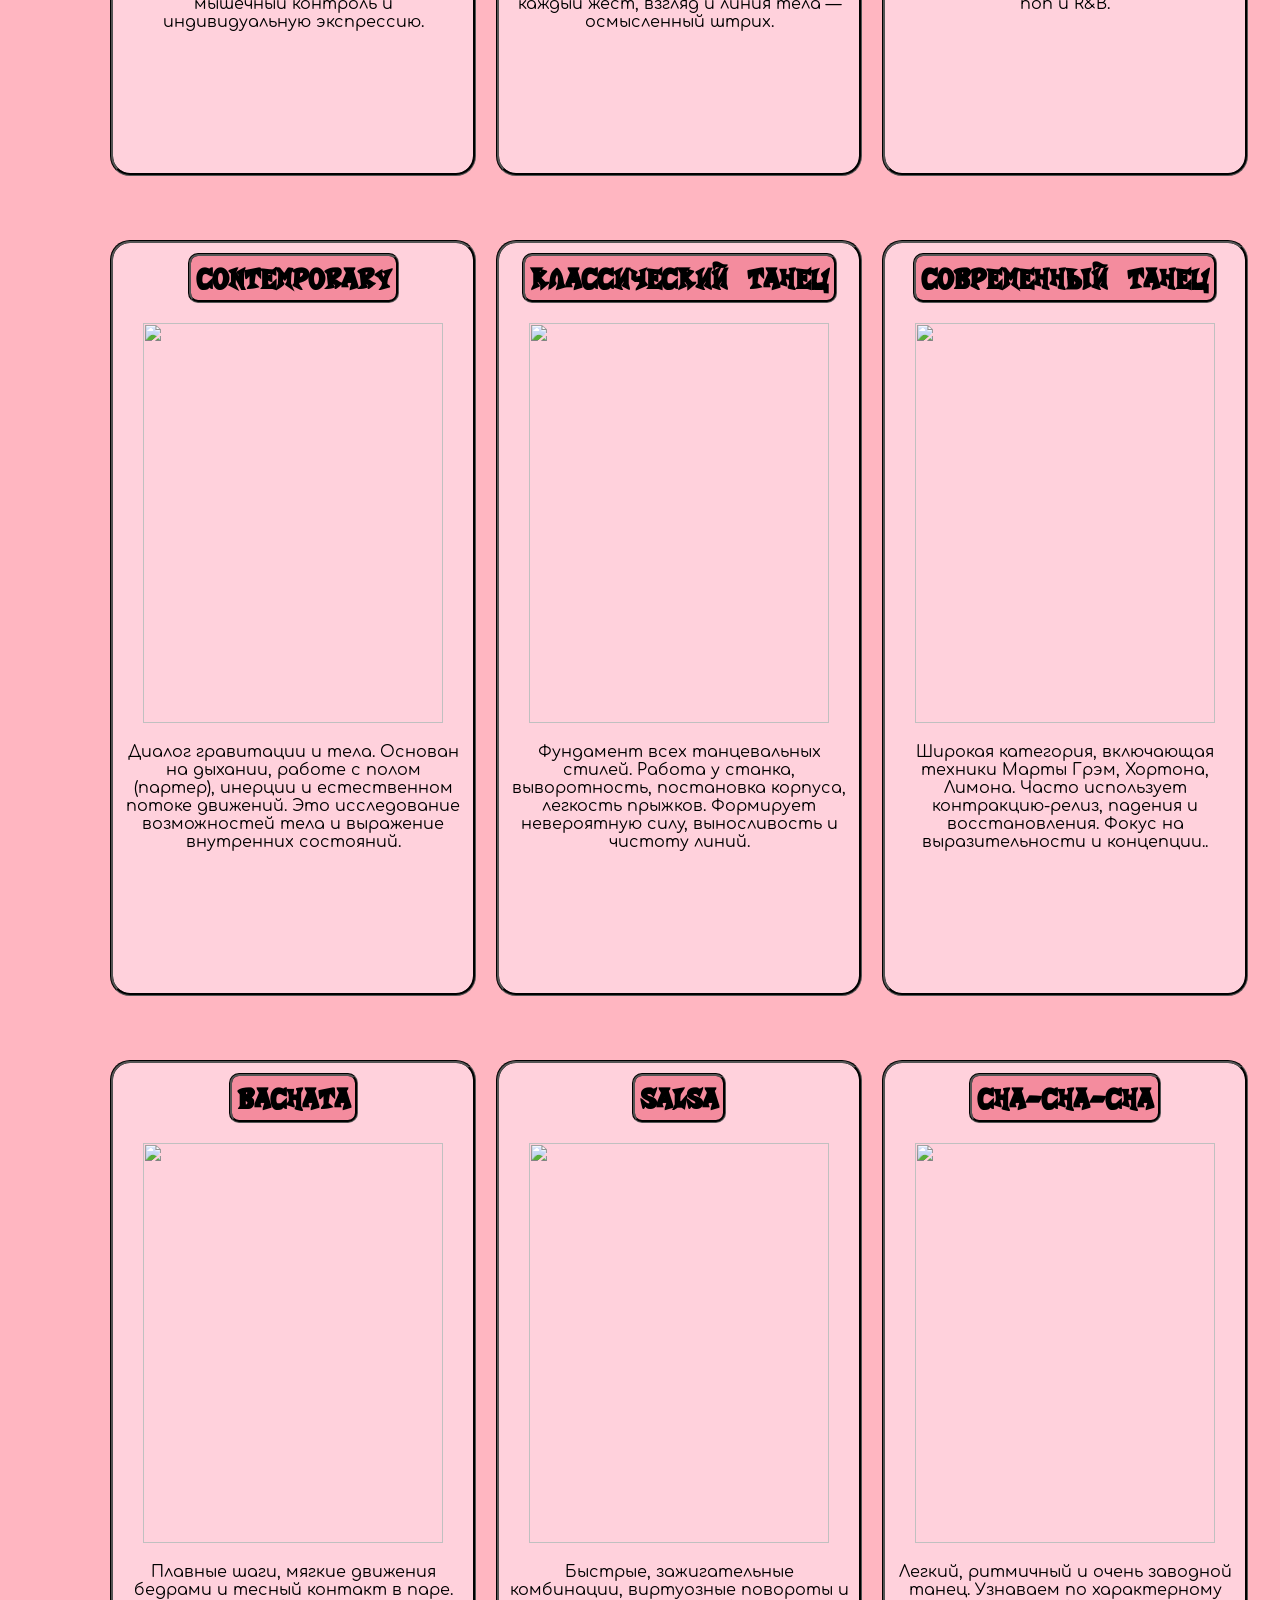
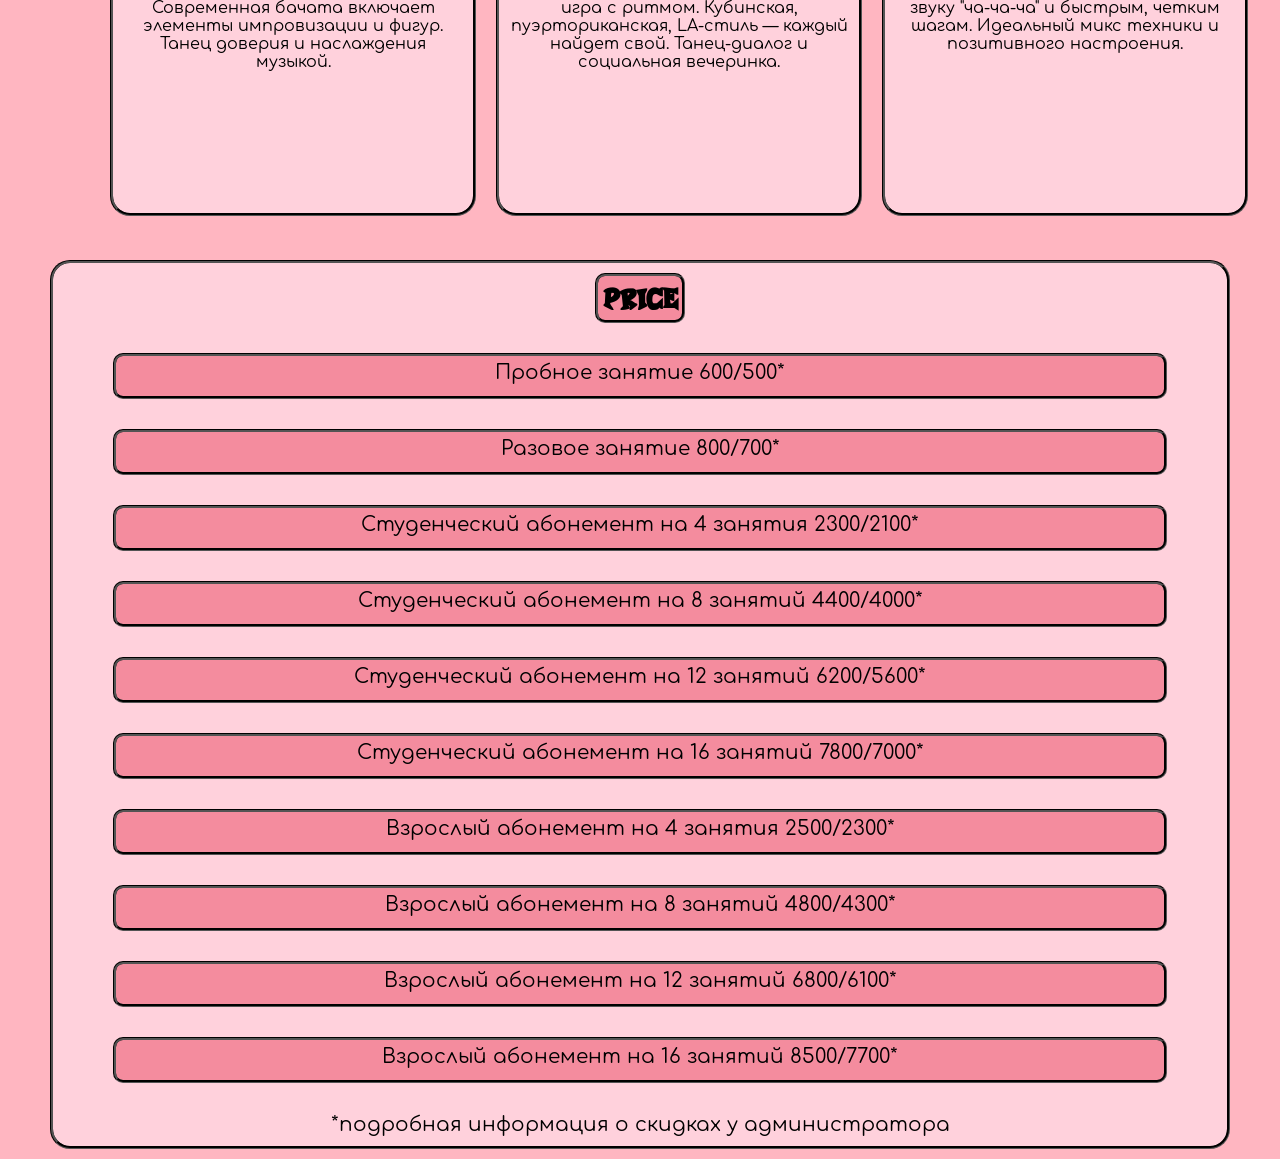
==== commit 79abe35e: "third less" ====
--- a/index.html
+++ b/index.html
@@ -9,7 +9,7 @@
 
 <body>
 
-    <header class="cursor">
+    <header>
 
         <h1> Just dance</h1>
 
@@ -24,78 +24,112 @@
         <section>
             <div class="row">
                 <div class="col">
-                    <img src="https://i.pinimg.com/1200x/ac/64/69/ac6469d00a6bfb60e716d3c08ec0a054.jpg" alt="">
+                    <img src="https://avatars.mds.yandex.net/get-altay/16439251/2a0000019a79c34132827e10dd7cb1ed8194/orig" alt="">
                 </div>
-                <div class="col">
-                    <h1>Сними напряжение. Включи музыку. Начни двигаться.</h1>
-                    <h2>Пространство, где танцы лечат голову и прокачивают тело. Без душных правил и странных взглядов.
-                        Мы научим тебя чувствовать ритм, кайфовать от движений и перестать бояться зеркал. Ну и пару
-                        связок, чтобы блеснуть на вечеринке, тоже добавим.</h2>
-                    <button class="button cursor">
-                        Записаться на пробное
-                    </button>
+                <div class="col column-space-between">
+                    <div>
+                        <h1>Сними напряжение. Включи музыку. Начни двигаться.</h1>
+                        <h2>
+                            Пространство, где танцы лечат голову и прокачивают тело. Без душных правил и странных взглядов.
+                            Мы научим тебя чувствовать ритм, кайфовать от движений и перестать бояться зеркал. Ну и пару
+                            связок, чтобы блеснуть на вечеринке, тоже добавим.
+                        </h2>
+                    </div>
+                    <div>
+                        <button class="button cursor">
+                            Записаться на пробное
+                        </button>
+                    </div>
                 </div>
             </div>
-            <div class="street">
-    <div class="local">
-        <h3 class="dance-button cursor">HIP-HOP</h3>
-        <img src="https://i.pinimg.com/736x/b6/d2/d8/b6d2d8a7a319aa4994fcfd53391a8831.jpg" alt="">
-        <p> Основа всей уличной культуры. Кач (groove), базовая работа ног и умение вести себя в баттле. Развивает чувство ритма, мышечный контроль и индивидуальную экспрессию.</p>
-    </div>
-    <div class="local">
-        <h3 class="dance-button cursor">VOGUE</h3>
-        <img src="https://i.pinimg.com/1200x/c9/cc/98/c9cc9868d0b9c413e6077d740b4b7982.jpg" alt="">
-        <p>Вог — это живое искусство в движении. Категории (Hands, Runway, Duckwalk) — словно разные краски. Вы создаете портрет в динамике, где каждый жест, взгляд и линия тела — осмысленный штрих. </p>
-    </div>
-     <div class="local"> 
-        <h3 class="dance-button cursor"> JAZZ-FUNK</h3>
-        <img src="https://i.pinimg.com/736x/a5/93/c7/a593c7f7e3e81674e5584b9b8c93388e.jpg" alt="">
-        <p> Зрелищный микс резкой джазовой техники (изоляции, контракции) и энергии хип-хопа. Эффектные "ударные" движения под современный поп и R&B.</p>
-    </div>
+        </section>
+    <section>
+        <div class="street">
+        <div class="local">
+            <h3 class="dance-button cursor">HIP-HOP</h3>
+            <img src="https://i.pinimg.com/736x/b6/d2/d8/b6d2d8a7a319aa4994fcfd53391a8831.jpg" alt="">
+            <p> Основа всей уличной культуры. Кач (groove), базовая работа ног и умение вести себя в баттле. Развивает чувство ритма, мышечный контроль и индивидуальную экспрессию.</p>
+        </div>
+        <div class="local">
+            <h3 class="dance-button cursor">VOGUE</h3>
+            <img src="https://i.pinimg.com/1200x/c9/cc/98/c9cc9868d0b9c413e6077d740b4b7982.jpg" alt="">
+            <p>Вог — это живое искусство в движении. Категории (Hands, Runway, Duckwalk) — словно разные краски. Вы создаете портрет в динамике, где каждый жест, взгляд и линия тела — осмысленный штрих. </p>
+        </div>
+        <div class="local"> 
+            <h3 class="dance-button cursor"> JAZZ-FUNK</h3>
+            <img src="https://i.pinimg.com/736x/a5/93/c7/a593c7f7e3e81674e5584b9b8c93388e.jpg" alt="">
+            <p> Зрелищный микс резкой джазовой техники (изоляции, контракции) и энергии хип-хопа. Эффектные "ударные" движения под современный поп и R&B.</p>
+        </div>
     </div>
     <div class="street">
-    <div class="local">
-        <h3 class="dance-button cursor"> CONTEMPORARY</h3>
-        <img src="https://i.pinimg.com/736x/35/b5/65/35b5656c073fc5f500bdc94aefd2e39a.jpg" alt="">
-        <p> Диалог гравитации и тела. Основан на дыхании, работе с полом (партер), инерции и естественном потоке движений. Это исследование возможностей тела и выражение внутренних состояний.</p>
-    </div>
-     <div class="local"> 
-        <h3 class="dance-button cursor"> КЛАССИЧЕСКИЙ ТАНЕЦ</h3>
-        <img src="https://i.pinimg.com/736x/49/71/6b/49716bbeb8d231b20bfa5824d3f932a1.jpg" alt="">
-        <p> Фундамент всех танцевальных стилей. Работа у станка, выворотность, постановка корпуса, легкость прыжков. Формирует невероятную силу, выносливость и чистоту линий.</p>
-    </div>
-     <div class="local"> 
-        <h3 class="dance-button cursor"> СОВРЕМЕННЫЙ ТАНЕЦ</h3>
-        <img src="https://i.pinimg.com/736x/c1/9b/ae/c19baea2ae3c3a5f96a32daba72f1845.jpg" alt="">
-        <p>Широкая категория, включающая техники Марты Грэм, Хортона, Лимона. Часто использует контракцию-релиз, падения и восстановления. Фокус на выразительности и концепции..</p>
-    </div>
+        <div class="local">
+            <h3 class="dance-button cursor"> CONTEMPORARY</h3>
+            <img src="https://i.pinimg.com/736x/35/b5/65/35b5656c073fc5f500bdc94aefd2e39a.jpg" alt="">
+            <p> Диалог гравитации и тела. Основан на дыхании, работе с полом (партер), инерции и естественном потоке движений. Это исследование возможностей тела и выражение внутренних состояний.</p>
+        </div>
+        <div class="local"> 
+            <h3 class="dance-button cursor"> КЛАССИЧЕСКИЙ ТАНЕЦ</h3>
+            <img src="https://i.pinimg.com/736x/49/71/6b/49716bbeb8d231b20bfa5824d3f932a1.jpg" alt="">
+            <p> Фундамент всех танцевальных стилей. Работа у станка, выворотность, постановка корпуса, легкость прыжков. Формирует невероятную силу, выносливость и чистоту линий.</p>
+        </div>
+        <div class="local"> 
+            <h3 class="dance-button cursor"> СОВРЕМЕННЫЙ ТАНЕЦ</h3>
+            <img src="https://i.pinimg.com/736x/c1/9b/ae/c19baea2ae3c3a5f96a32daba72f1845.jpg" alt="">
+            <p>Широкая категория, включающая техники Марты Грэм, Хортона, Лимона. Часто использует контракцию-релиз, падения и восстановления. Фокус на выразительности и концепции..</p>
+        </div>
     </div>
     <div class="street">
-     <div class="local"> 
-        <h3 class="dance-button cursor">BACHATA</h3>
-        <img src="https://i.pinimg.com/1200x/e0/4a/25/e04a254e1c0330f71522adacbad8ec06.jpg" alt="">
-        <p>  Плавные шаги, мягкие движения бедрами и тесный контакт в паре. Современная бачата включает элементы импровизации и фигур. Танец доверия и наслаждения музыкой.</p>
+        <div class="local"> 
+            <h3 class="dance-button cursor">BACHATA</h3>
+            <img src="https://i.pinimg.com/1200x/e0/4a/25/e04a254e1c0330f71522adacbad8ec06.jpg" alt="">
+            <p>  Плавные шаги, мягкие движения бедрами и тесный контакт в паре. Современная бачата включает элементы импровизации и фигур. Танец доверия и наслаждения музыкой.</p>
+        </div>
+        <div class="local"> 
+            <h3 class="dance-button cursor"> SALSA</h3>
+            <img src="https://i.pinimg.com/736x/b7/78/22/b77822ca33a9d6890a1c1cd77bf03ce5.jpg" alt="">
+            <p> Быстрые, зажигательные комбинации, виртуозные повороты и игра с ритмом. Кубинская, пуэрториканская, LA-стиль — каждый найдет свой. Танец-диалог и социальная вечеринка.</p>
+        </div>
+        <div class="local"> 
+            <h3 class="dance-button cursor"> CHA-CHA-CHA</h3>
+            <img src="https://i.pinimg.com/736x/6f/fc/30/6ffc30e7c89fef09e59dffdad4c7234b.jpg" alt="">
+            <p> Легкий, ритмичный и очень заводной танец. Узнаваем по характерному звуку "ча-ча-ча" и быстрым, четким шагам. Идеальный микс техники и позитивного настроения.</p>
+        </div>
     </div>
-     <div class="local"> 
-        <h3 class="dance-button cursor"> SALSA</h3>
-        <img src="https://i.pinimg.com/736x/b7/78/22/b77822ca33a9d6890a1c1cd77bf03ce5.jpg" alt="">
-        <p> Быстрые, зажигательные комбинации, виртуозные повороты и игра с ритмом. Кубинская, пуэрториканская, LA-стиль — каждый найдет свой. Танец-диалог и социальная вечеринка.</p>
-    </div>
-     <div class="local"> 
-        <h3 class="dance-button cursor"> CHA-CHA-CHA</h3>
-        <img src="https://i.pinimg.com/736x/6f/fc/30/6ffc30e7c89fef09e59dffdad4c7234b.jpg" alt="">
-        <p> Легкий, ритмичный и очень заводной танец. Узнаваем по характерному звуку "ча-ча-ча" и быстрым, четким шагам. Идеальный микс техники и позитивного настроения.</p>
-    </div>
-    </div>
-
-        </section>
+</section>
+        <section1>
+                    <div class="price">
+                        <h3 class="dance-button cursor">Price</h3>
+                            <p> Пробное занятие 600/500*</p>
+                            <p> Разовое занятие 800/700*</p>
+                            <p> Студенческий абонемент на 4 занятия 2300/2100*</p>
+                            <p> Студенческий абонемент на 8 занятий 4400/4000*</p>
+                            <p> Студенческий абонемент на 12 занятий 6200/5600*</p>
+                            <p> Студенческий абонемент на 16 занятий 7800/7000*</p>
+                            <p> Взрослый абонемент на 4 занятия 2500/2300*</p>
+                            <p> Взрослый абонемент на 8 занятий 4800/4300*</p>
+                            <p> Взрослый абонемент на 12 занятий 6800/6100*</p>
+                            <p> Взрослый абонемент на 16 занятий 8500/7700*</p>
+                            <a> *подробная информация о скидках у администратора</a>
+                    </div>
+        </section1>
     </main>
 
 </body>
 
 
-    <style>
-        :root {
+<style>
+    @font-face {
+        font-family: CrashBandicoot;
+        src: url(src/assets/fonts/CrashBandicoot.ttf);
+    }
+
+    @font-face {
+        font-family: Comforta;
+        src: url(src/assets/fonts/Comfortaa.ttf);
+    }
+
+
+    :root {
             --blend-rose: #FFD1DC;
             /* Бледно-розовый (нежный, как зефир) */
             --light-pink: #FFB6C1;
@@ -110,7 +144,20 @@
             /* Темно-бордовый (отлично на —blend-rose) */
             --text-rosewood: #8C4A5C;
             /* Розовое дерево (для заголовков) */
-
+            
+        }
+        
+    
+        body {
+            background-color: var(--light-pink);
+            margin: 0%;
+    
+        }
+    
+        main {
+            max-width: 1200px;
+            margin: 0 auto;
+    
         }
         .dance-button {
             color: black;
@@ -122,7 +169,11 @@
             background-color: var(--salmon-pink);
             transition: 0.3s;
             width: fit-content;
-           
+            align-items: center;
+            margin: auto;        
+            font-family: CrashBandicoot;
+            font-size: 40px;
+
         }
         .dance-button:hover {
             scale: 1.1;
@@ -140,35 +191,44 @@
     }
     .local {
         border-radius: 20px;
-        border: black;
+        border: black 3px groove;
         background-color: var(--blend-rose);
         padding: 10px;
         margin: 10px;
         height: 730px;
         gap: 10px;
     }
-        @font-face {
-            font-family: CrashBandicoot;
-            src: url(src/assets/fonts/CrashBandicoot.ttf);
-        }
-        * {
-            font-family: CrashBandicoot;
-            font-size: 25px;
-        }
-
-        body {
-
-            background-color: var(--light-pink);
-            margin: 0%;
-
-        }
-
-        main {
-            max-width: 1200px;
-            margin: 0 auto;
-
-        }
-
+    .column-space-between {
+        display: flex;
+        flex-direction: column;
+        justify-content: space-between;
+    }
+    .price {
+         border-radius: 20px;
+        border: black 3px groove;
+        background-color: var(--blend-rose);
+        padding: 10px;
+        margin: 10px;
+        height: fit-content;
+        display: flex;
+        flex-direction: column; 
+        gap: 30px; 
+        text-align: center;
+        font-size: 20px;
+        font-family: Comforta;
+    }
+            section1 p {
+            color: black;
+            border: black 3px groove;
+            border-radius: 10px;
+            padding: 5px;
+            background-color: var(--salmon-pink);
+            width: 90%;
+            align-items: center;
+            margin: auto;      
+            font-size: 20px;
+            height: 30px;
+    }
         header {
             display: flex;
             justify-content: space-between;
@@ -190,6 +250,9 @@
             border-radius: 10px;
             padding: 10px;
             transition: 0.3s;
+            cursor: pointer;
+            font-family: CrashBandicoot;
+            font-size: 30px;
         }
         
         header h1:hover {
@@ -224,6 +287,12 @@
             height: 800px;
             
         }
+        .local p {
+            font-family: Comforta;
+        }
+        .col h1, h2 {
+            font-family: Comforta;
+        }
         .button {
             color: azure;
             border: black 3px groove;
@@ -233,6 +302,9 @@
             scale: 1.1s;
             background-color: var(--text-wine);
             transition: 0.3s;
+            font-family: CrashBandicoot;
+            font-size: 30px;
+            width: 100%;
         }
         .button:hover {
             scale: 1.1;
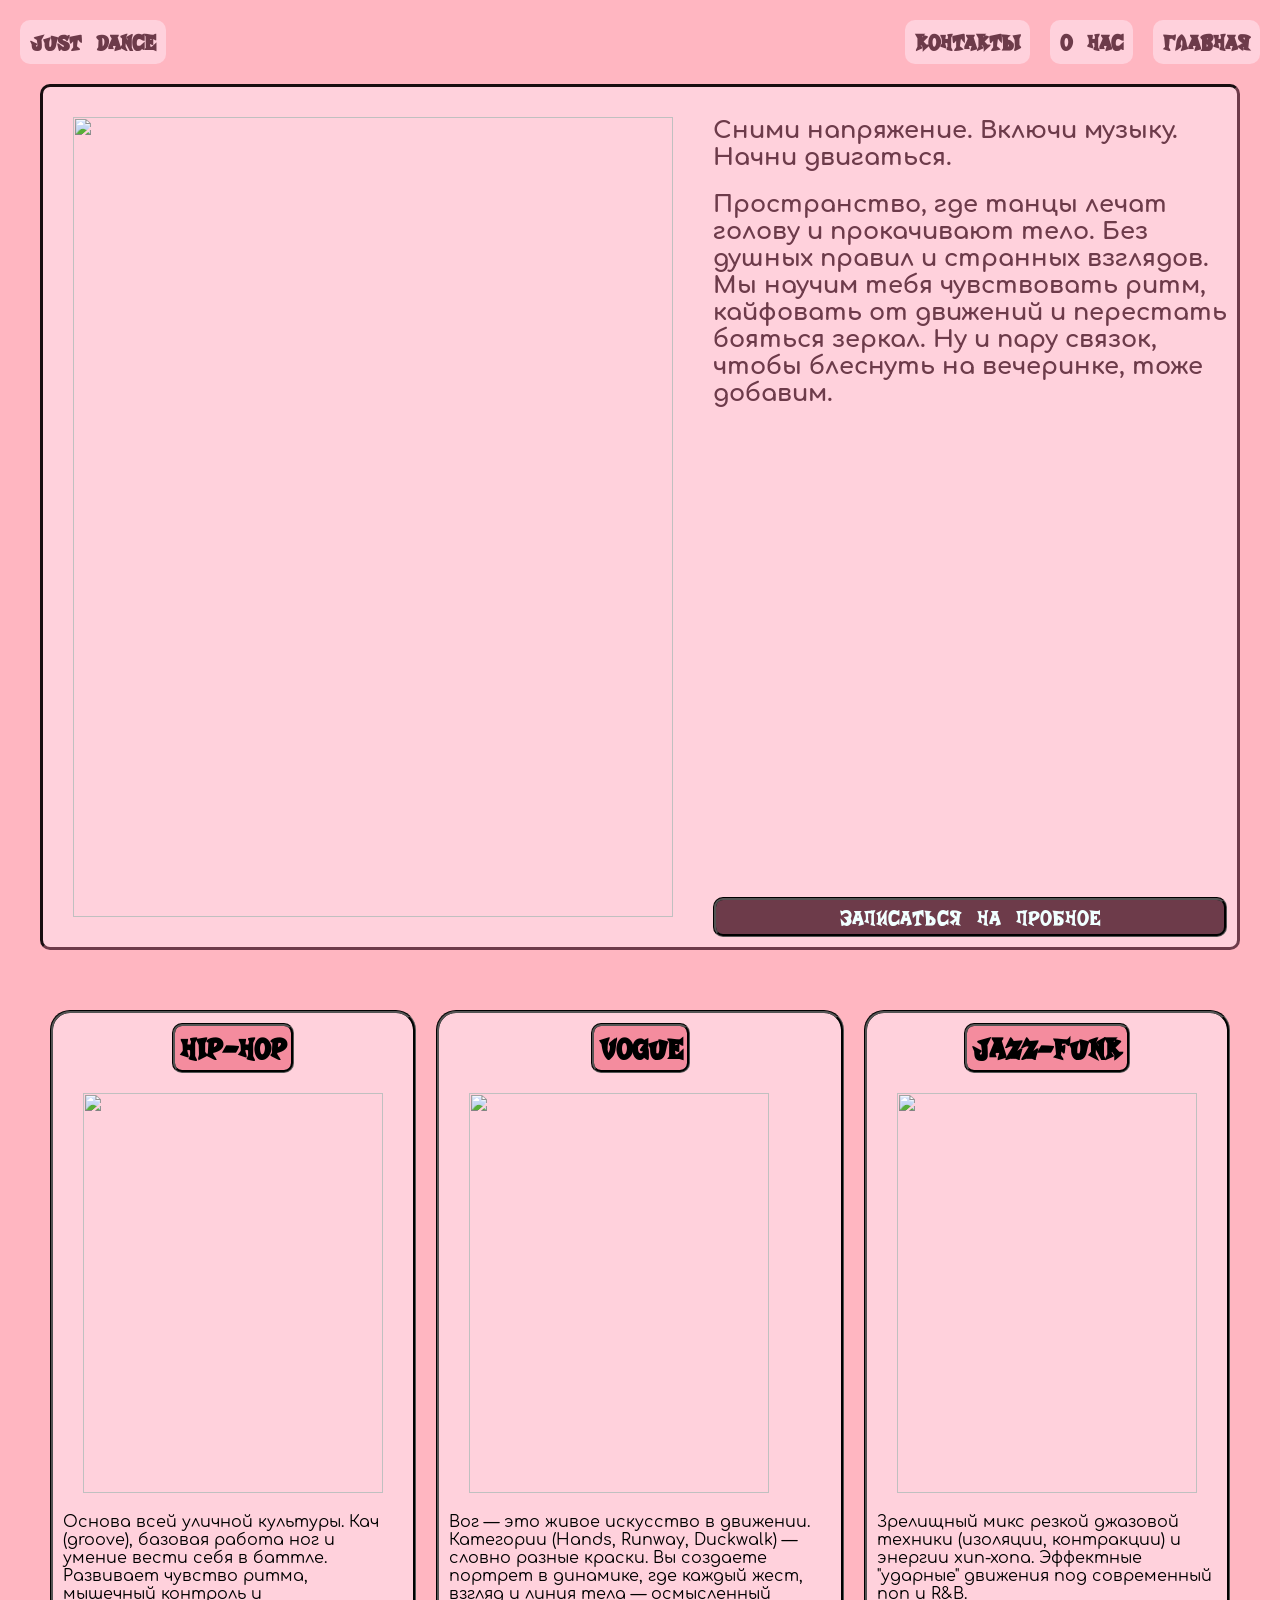
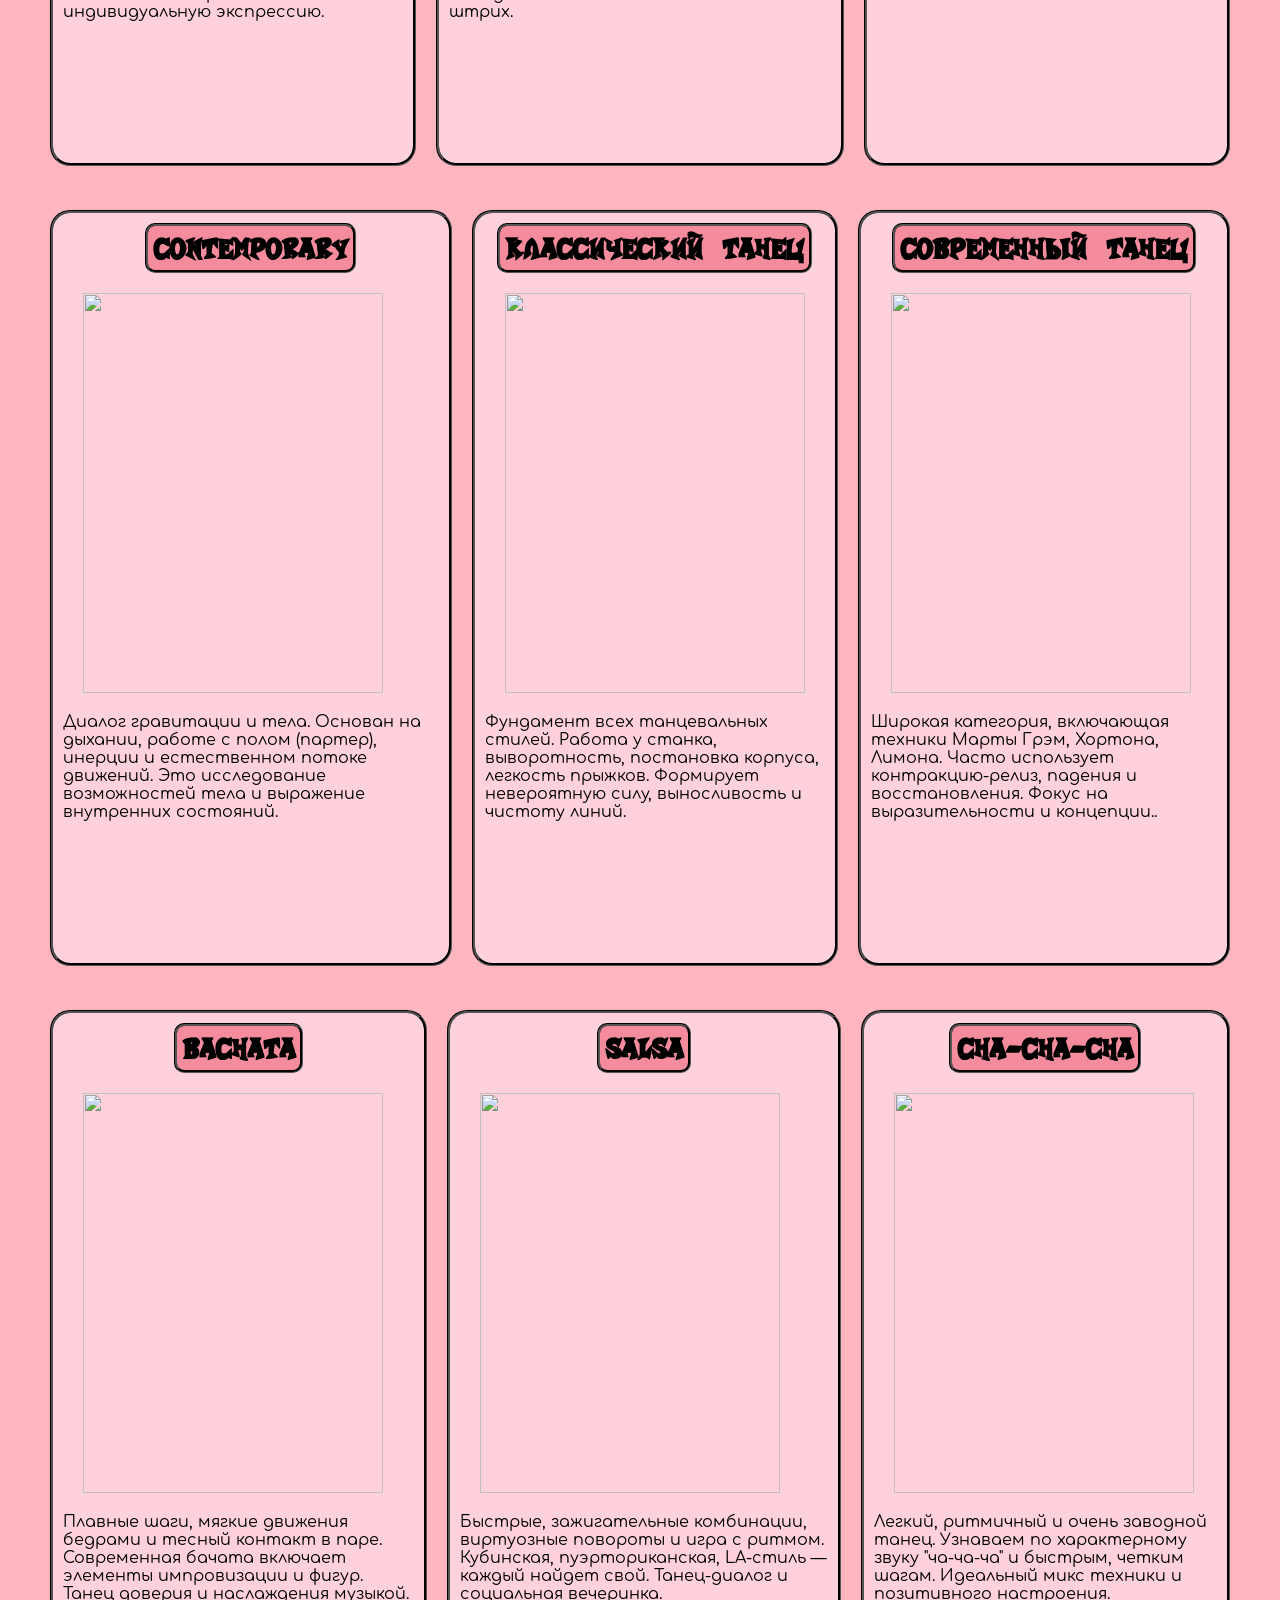
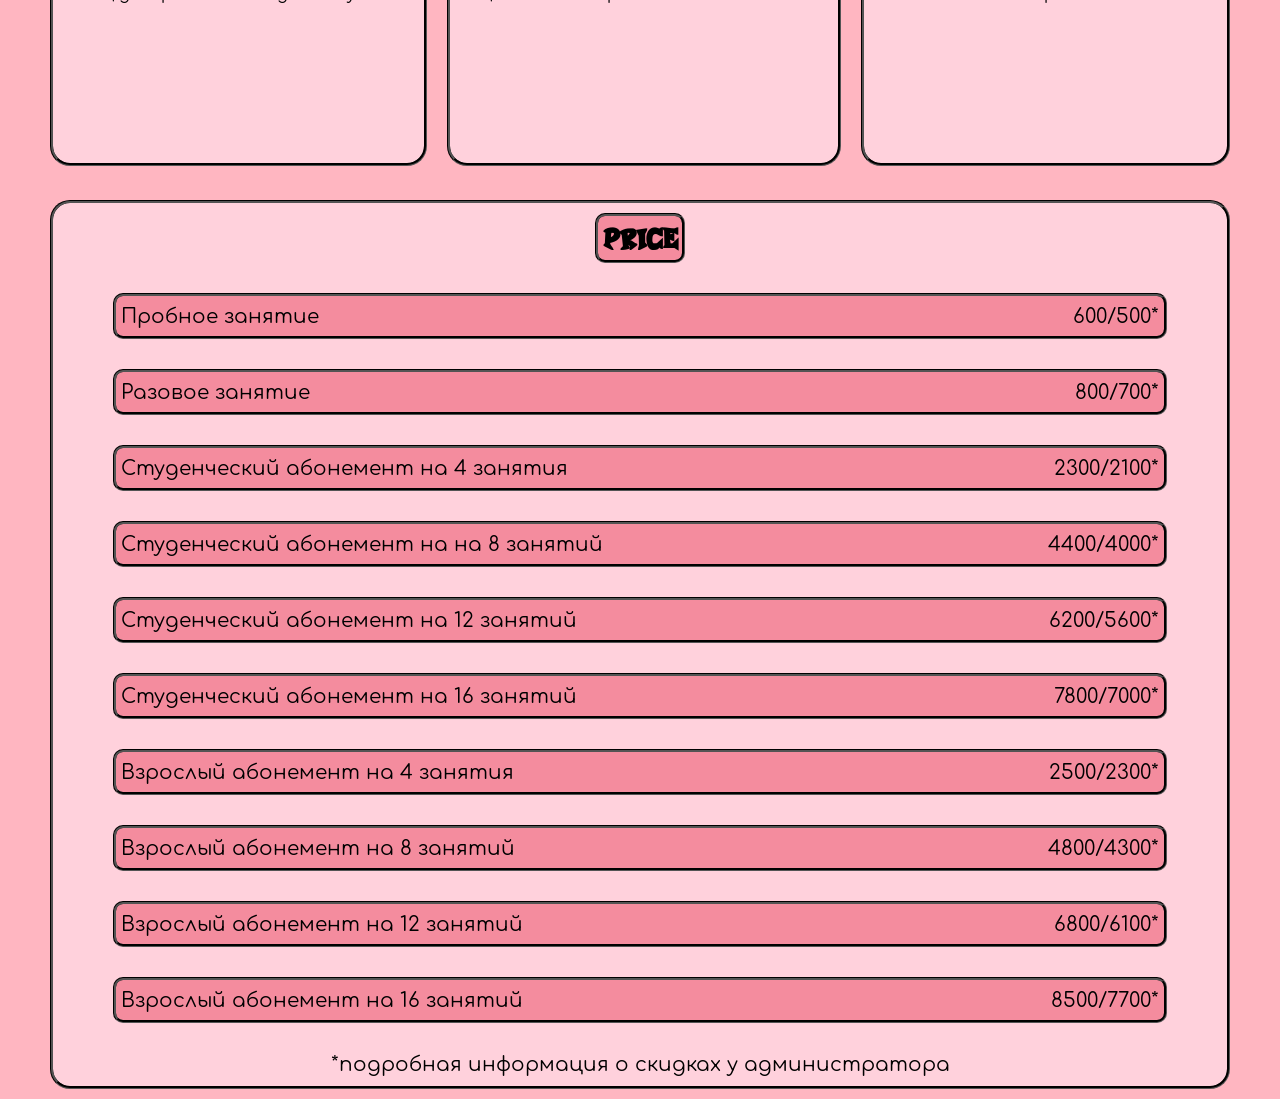
==== commit cfb97da1: "feat: third lesson" ====
--- a/index.html
+++ b/index.html
@@ -96,22 +96,22 @@
         </div>
     </div>
 </section>
-        <section1>
+        <section>
                     <div class="price">
                         <h3 class="dance-button cursor">Price</h3>
-                            <p> Пробное занятие 600/500*</p>
-                            <p> Разовое занятие 800/700*</p>
-                            <p> Студенческий абонемент на 4 занятия 2300/2100*</p>
-                            <p> Студенческий абонемент на 8 занятий 4400/4000*</p>
-                            <p> Студенческий абонемент на 12 занятий 6200/5600*</p>
-                            <p> Студенческий абонемент на 16 занятий 7800/7000*</p>
-                            <p> Взрослый абонемент на 4 занятия 2500/2300*</p>
-                            <p> Взрослый абонемент на 8 занятий 4800/4300*</p>
-                            <p> Взрослый абонемент на 12 занятий 6800/6100*</p>
-                            <p> Взрослый абонемент на 16 занятий 8500/7700*</p>
+                            <div class="price-justify"><p> Пробное занятие</p> <p>600/500*</p></div>
+                            <div class="price-justify"><p> Разовое занятие</p> <p>800/700*</p></div>
+                            <div class="price-justify"><p> Студенческий абонемент на 4 занятия</p> <p>2300/2100*</p></div>
+                            <div class="price-justify"><p> Студенческий абонемент на на 8 занятий</p> <p>4400/4000*</p></div>
+                            <div class="price-justify"><p> Студенческий абонемент на 12 занятий</p> <p>6200/5600*</p></div>
+                            <div class="price-justify"><p> Студенческий абонемент на 16 занятий</p> <p>7800/7000*</p></div>
+                            <div class="price-justify"><p> Взрослый абонемент на 4 занятия</p> <p>2500/2300*</p></div>
+                            <div class="price-justify"><p> Взрослый абонемент на 8 занятий</p> <p>4800/4300*</p></div>
+                            <div class="price-justify"><p> Взрослый абонемент на 12 занятий</p> <p>6800/6100*</p></div>
+                            <div class="price-justify"><p> Взрослый абонемент на 16 занятий</p> <p>8500/7700*</p></div>
                             <a> *подробная информация о скидках у администратора</a>
                     </div>
-        </section1>
+        </section>
     </main>
 
 </body>
@@ -180,14 +180,8 @@
         }
     .street {
         display: flex;
-        padding: 10px;
-        border: black;
-        border-radius: 10px;
-        width: 500px;
         height: 750px;
-        margin: 50px;
-        text-align: center;
-        align-content: center;
+        margin: 50px 0;
     }
     .local {
         border-radius: 20px;
@@ -217,18 +211,22 @@
         font-size: 20px;
         font-family: Comforta;
     }
-            section1 p {
-            color: black;
-            border: black 3px groove;
-            border-radius: 10px;
-            padding: 5px;
-            background-color: var(--salmon-pink);
-            width: 90%;
-            align-items: center;
-            margin: auto;      
-            font-size: 20px;
-            height: 30px;
-    }
+           
+    
+                .price-justify {
+                display: flex;
+                justify-content: space-between;
+                color: black;
+                border: black 3px groove;
+                border-radius: 10px;
+                padding: 5px;
+                background-color: var(--salmon-pink);
+                width: 90%;
+                align-items: center;
+                margin: auto;      
+                font-size: 20px;
+                height: 30px;
+        }
         header {
             display: flex;
             justify-content: space-between;
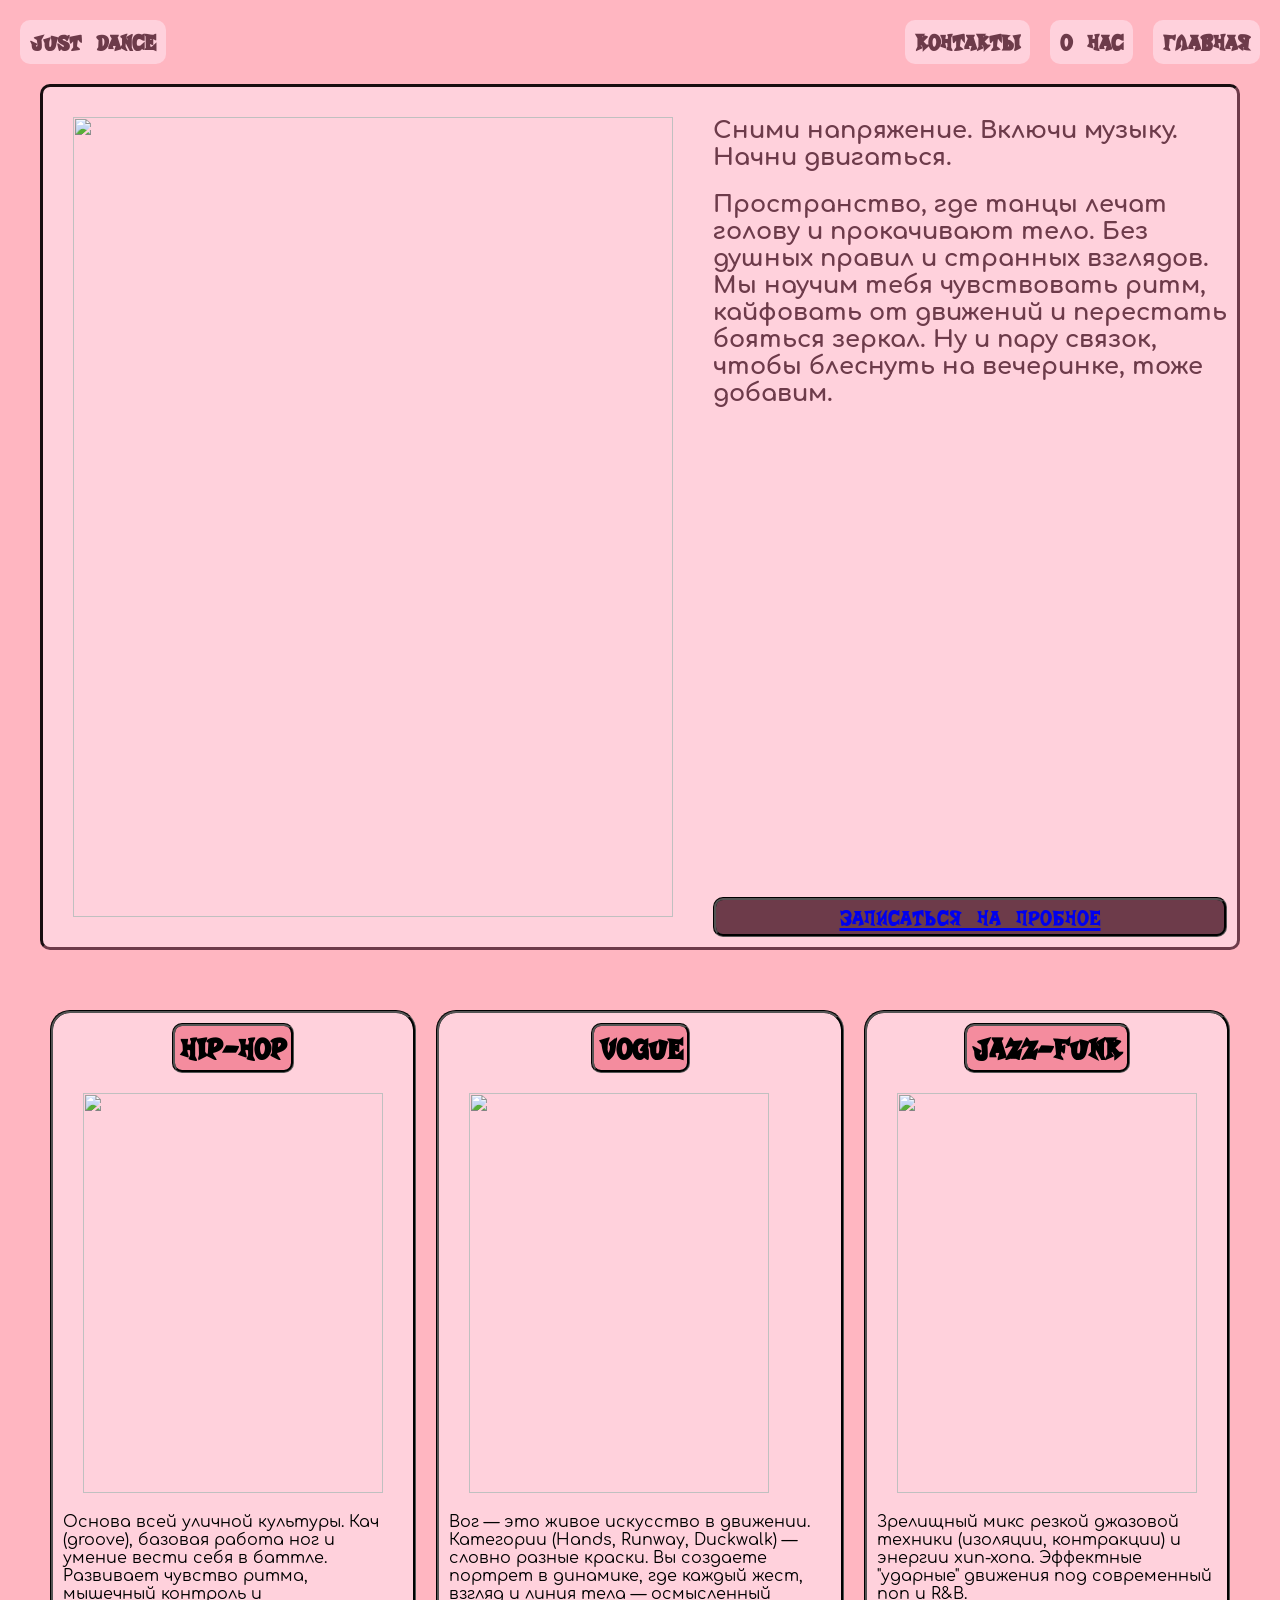
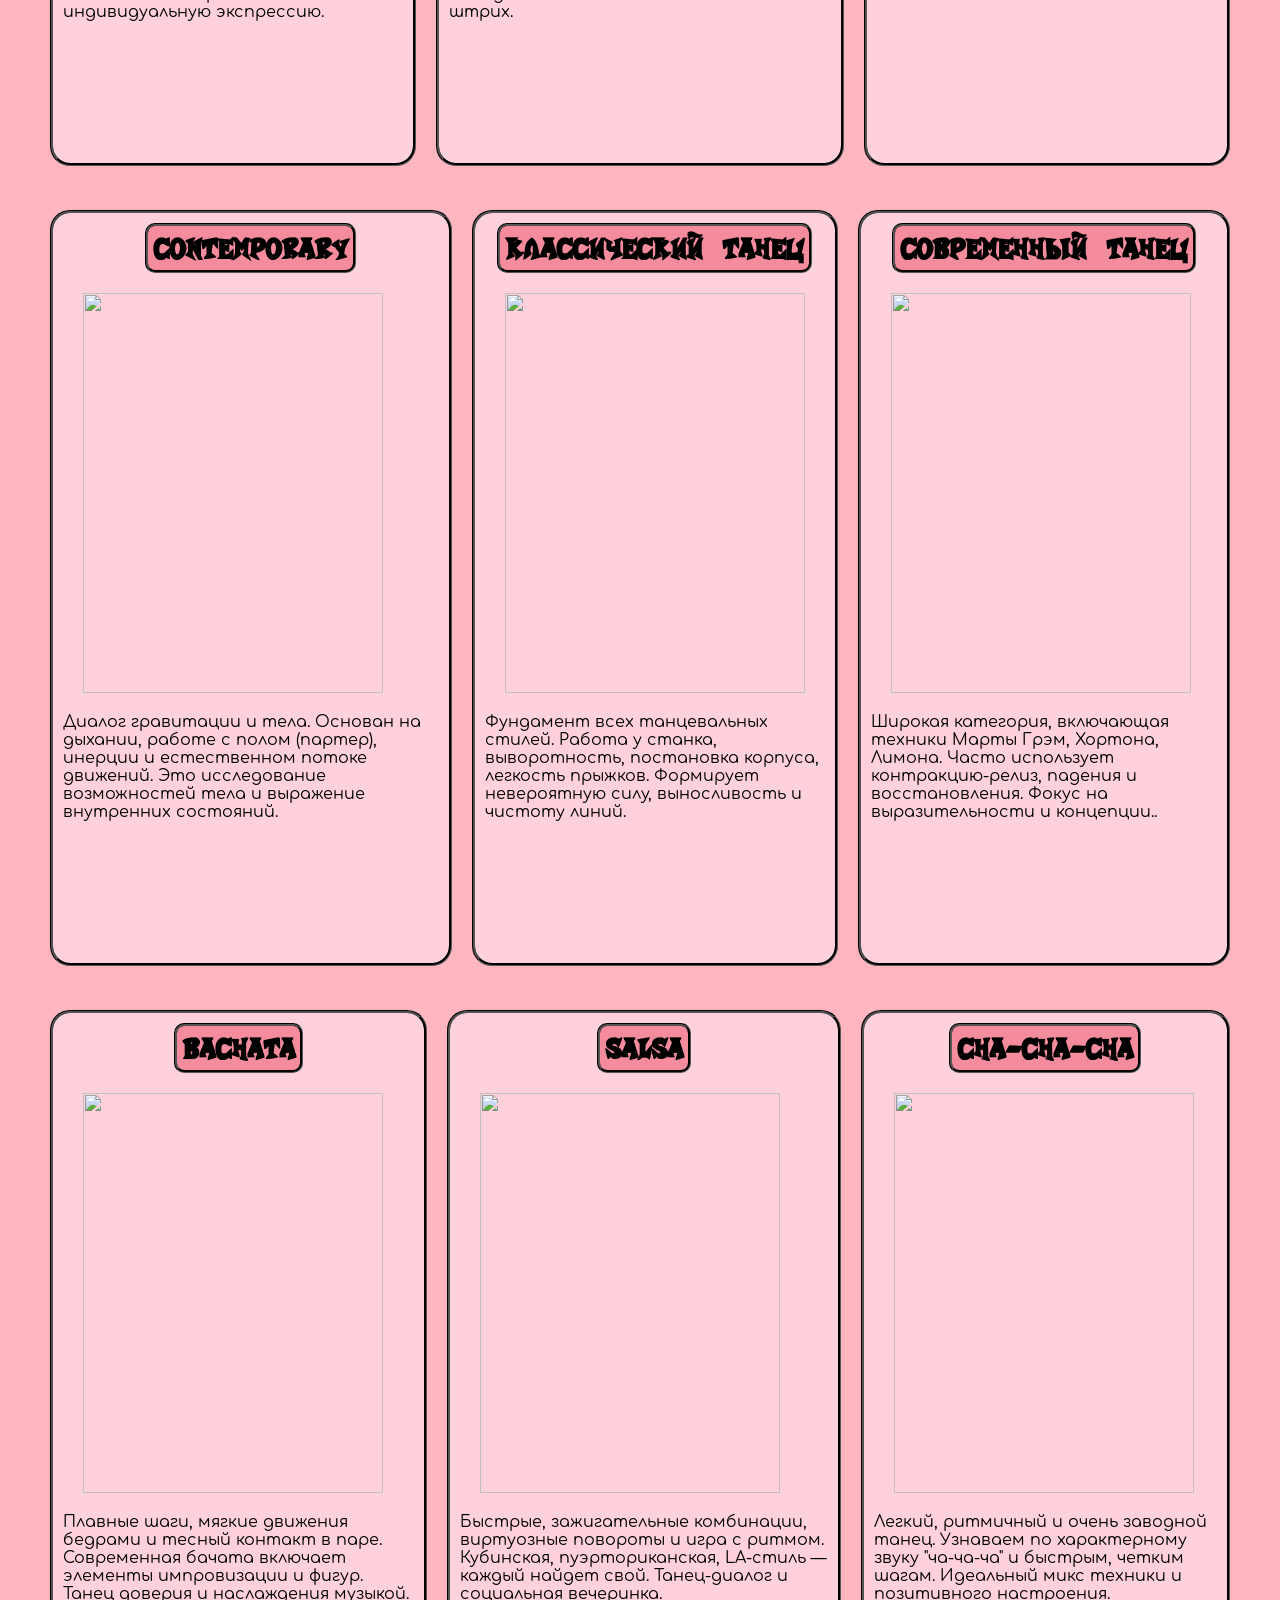
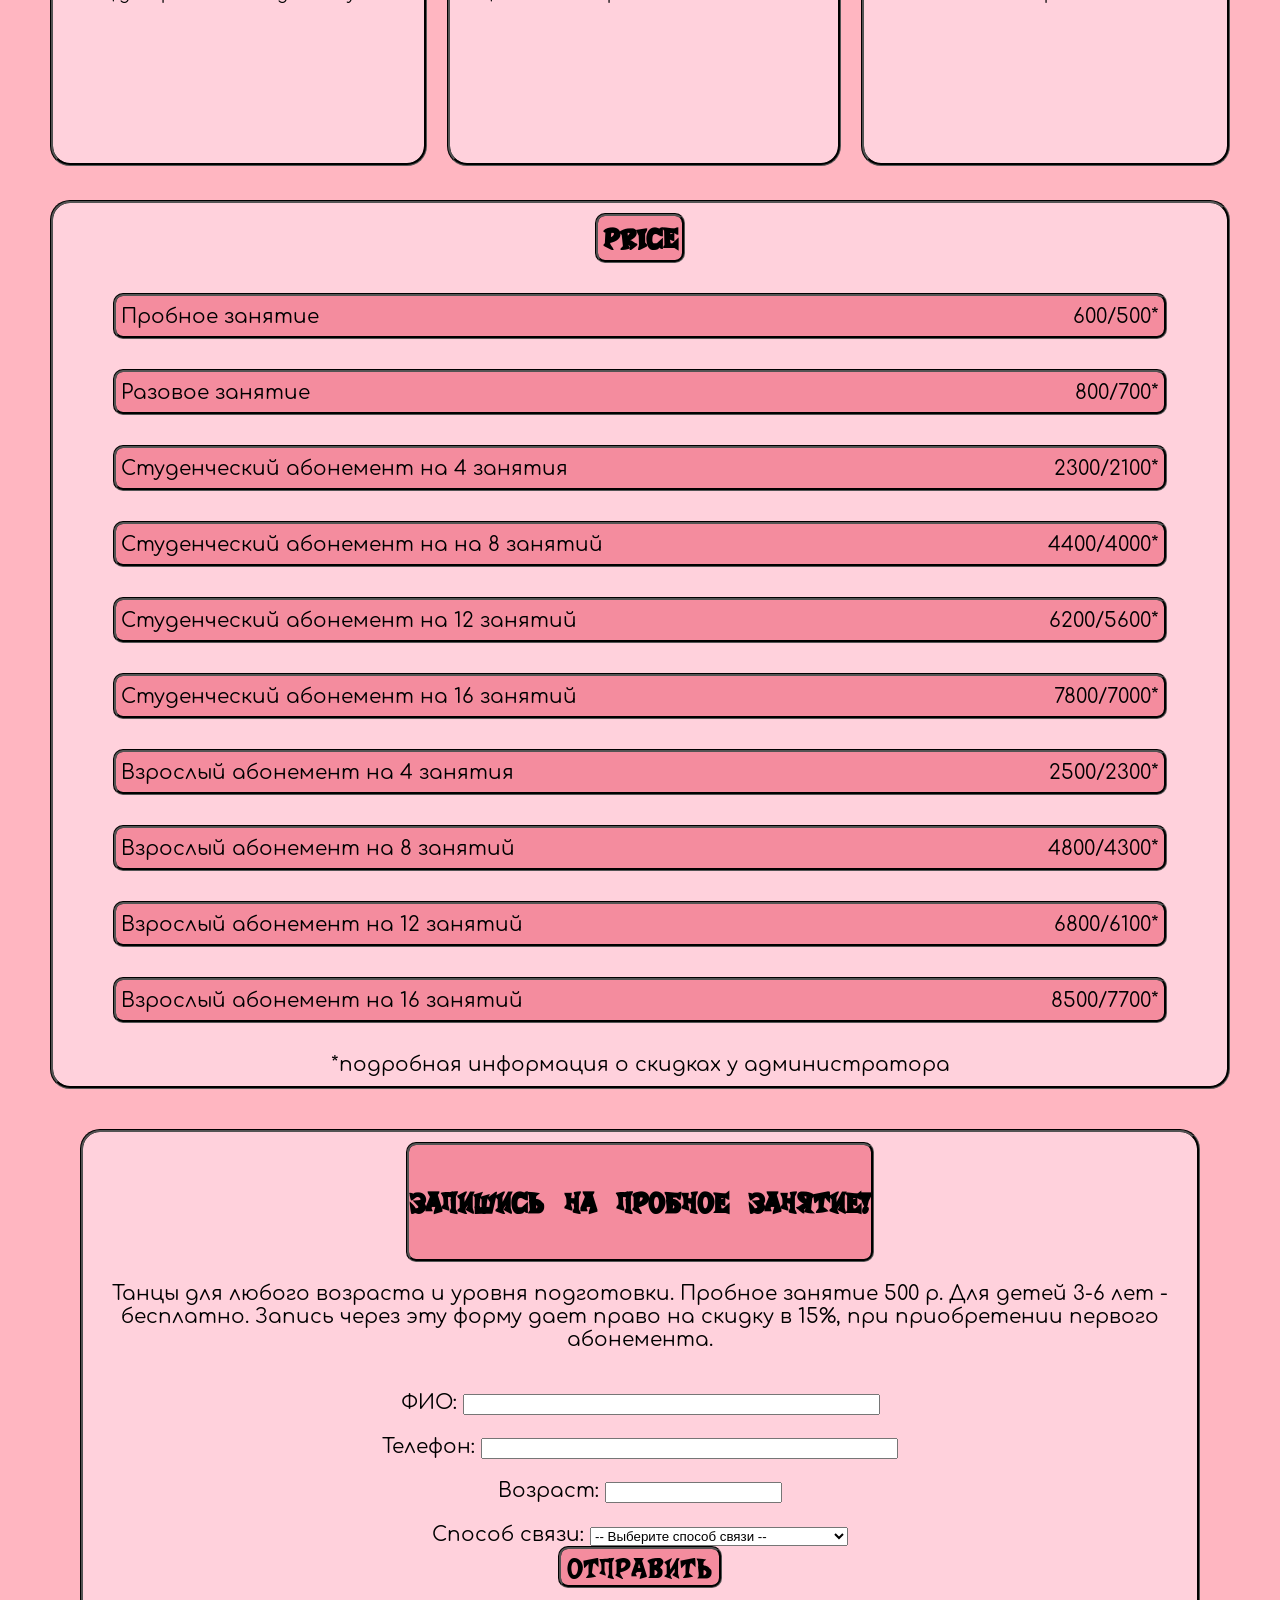
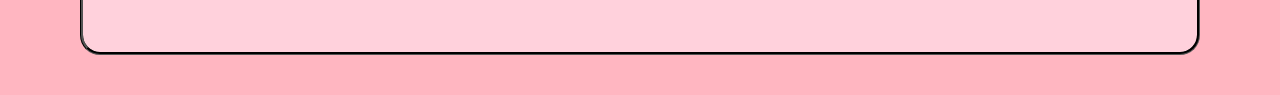
==== commit 79c2194d: "fourth less" ====
--- a/index.html
+++ b/index.html
@@ -35,9 +35,10 @@
                             связок, чтобы блеснуть на вечеринке, тоже добавим.
                         </h2>
                     </div>
-                    <div>
-                        <button class="button cursor">
-                            Записаться на пробное
+                    <div >
+                        <button class="button cursor" >
+                            
+                            <a href="#name">Записаться на пробное</a>
                         </button>
                     </div>
                 </div>
@@ -112,6 +113,59 @@
                             <a> *подробная информация о скидках у администратора</a>
                     </div>
         </section>
+        <section>
+            <div class="form">
+                 <h3 class="form-button"><p>Запишись на пробное занятие!</h3>
+                    <Div class="margin-line"><p>Танцы для любого возраста и уровня подготовки.  Пробное занятие 500 р. Для детей 3-6 лет - бесплатно. Запись через эту форму дает право на скидку в 15%, при приобретении первого абонемента.</p> 
+                    <div>
+                        <label for="name">ФИО:</label>
+                        <input
+                        type="text"
+                        id="name"
+                        name="name"
+                        required
+                        minlength="4"
+                        maxlength="50"
+                        size="50">
+                    </div>
+                    <div>
+                    <label for="name">Телефон:</label>
+                    <input
+                    type="tel"
+                    id="name"
+                    name="name"
+                    required
+                    minlength="4"
+                    maxlength="11"
+                    size="50">
+                    </div>
+                    <div>
+                    <label for="name">Возраст:</label>
+                    <input
+                    type="number"
+                    id="name"
+                    name="name"
+                    required
+                    minlength="1"
+                    maxlength="2"
+                    size="50">
+                   </div>
+                   <form action="/submit">
+                    <label for="conn">Способ связи:</label>
+                    <select id="conn" name="conn" required>
+                    <option value="">-- Выберите способ связи --</option>
+                    <option value="vk">ВКонтакте</option>
+                    <option value="tg">Телеграм</option>
+                    <option value="sms">Написать СМС по указанному номеру</option>
+                    <option value="tf">Позвонить по указанному номеру</option>
+                    </select>
+                    <div><button class="send-button cursor" type="submit">Отправить</button></div>
+                    </form>
+                    </Div>
+            </div>
+            </div>
+            
+        </section>
     </main>
 
 </body>
@@ -175,8 +229,47 @@
             font-size: 40px;
 
         }
+        .form-button {
+            color: black;
+            border: black 3px groove;
+            border-radius: 10px;
+            background-color: var(--salmon-pink);
+            width: fit-content;
+            margin: auto;        
+            font-family: CrashBandicoot;
+            font-size: 40px;
+            height: fit-content;
+        }
+        .send-button {
+            color: black;
+            border: black 3px groove;
+            border-radius: 10px;
+            transition: 0.3s;
+            background-color: var(--salmon-pink);
+            transition: 0.3s; 
+            font-family: CrashBandicoot;
+            font-size: 40px;
+            }
+        .send-button:hover {
+            scale: 1.1;
+        
+        }
+        }
         .dance-button:hover {
             scale: 1.1;
+        }
+        .form {
+             border-radius: 20px;
+        border: black 3px groove;
+        background-color: var(--blend-rose);
+        padding: 10px;
+        margin: 40px;
+        height: 500px;
+        gap: 30px; 
+        text-align: center;
+        font-size: 20px;
+        font-family: Comforta;
+        width: fit-content;
         }
     .street {
         display: flex;
@@ -307,6 +400,11 @@
         .button:hover {
             scale: 1.1;
         }
+        .margin-line {
+            display: flex;
+            flex-direction: column;
+            gap: 20px;
+        }
     </style>
 
 </html>
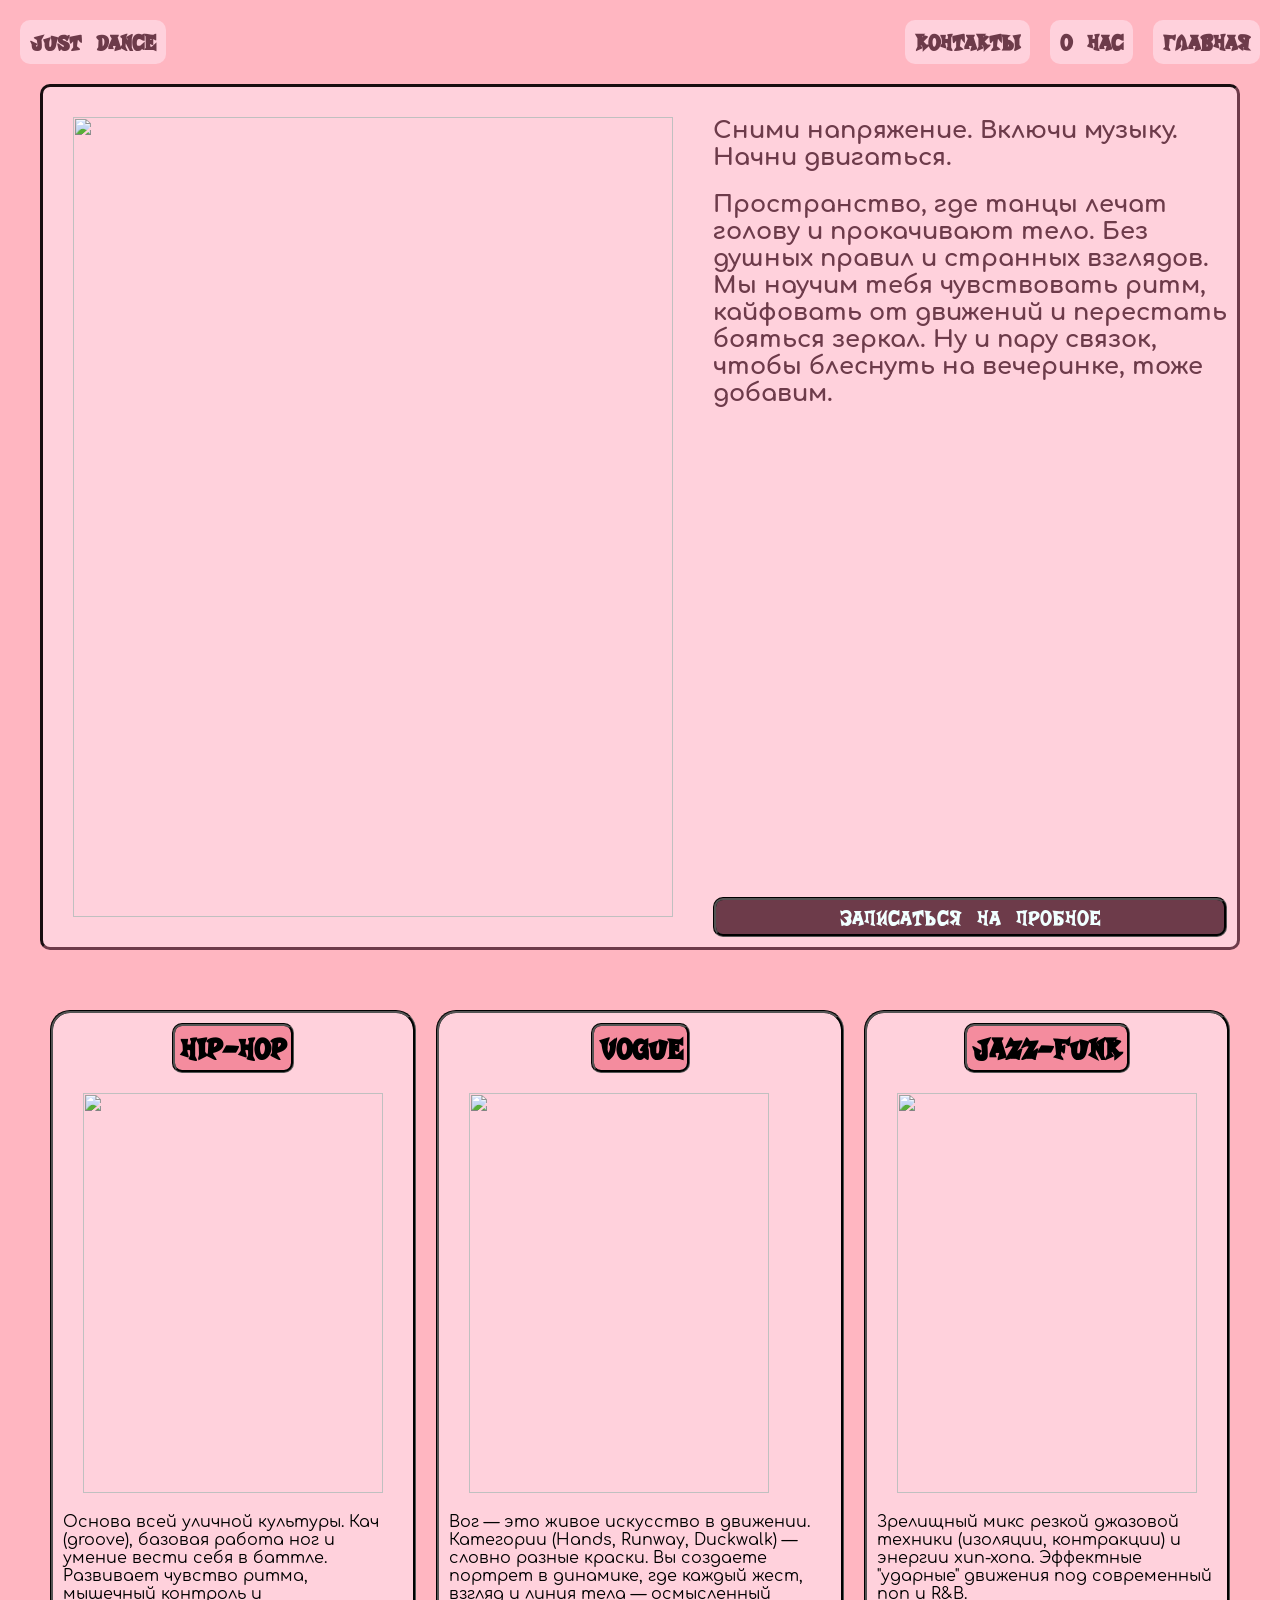
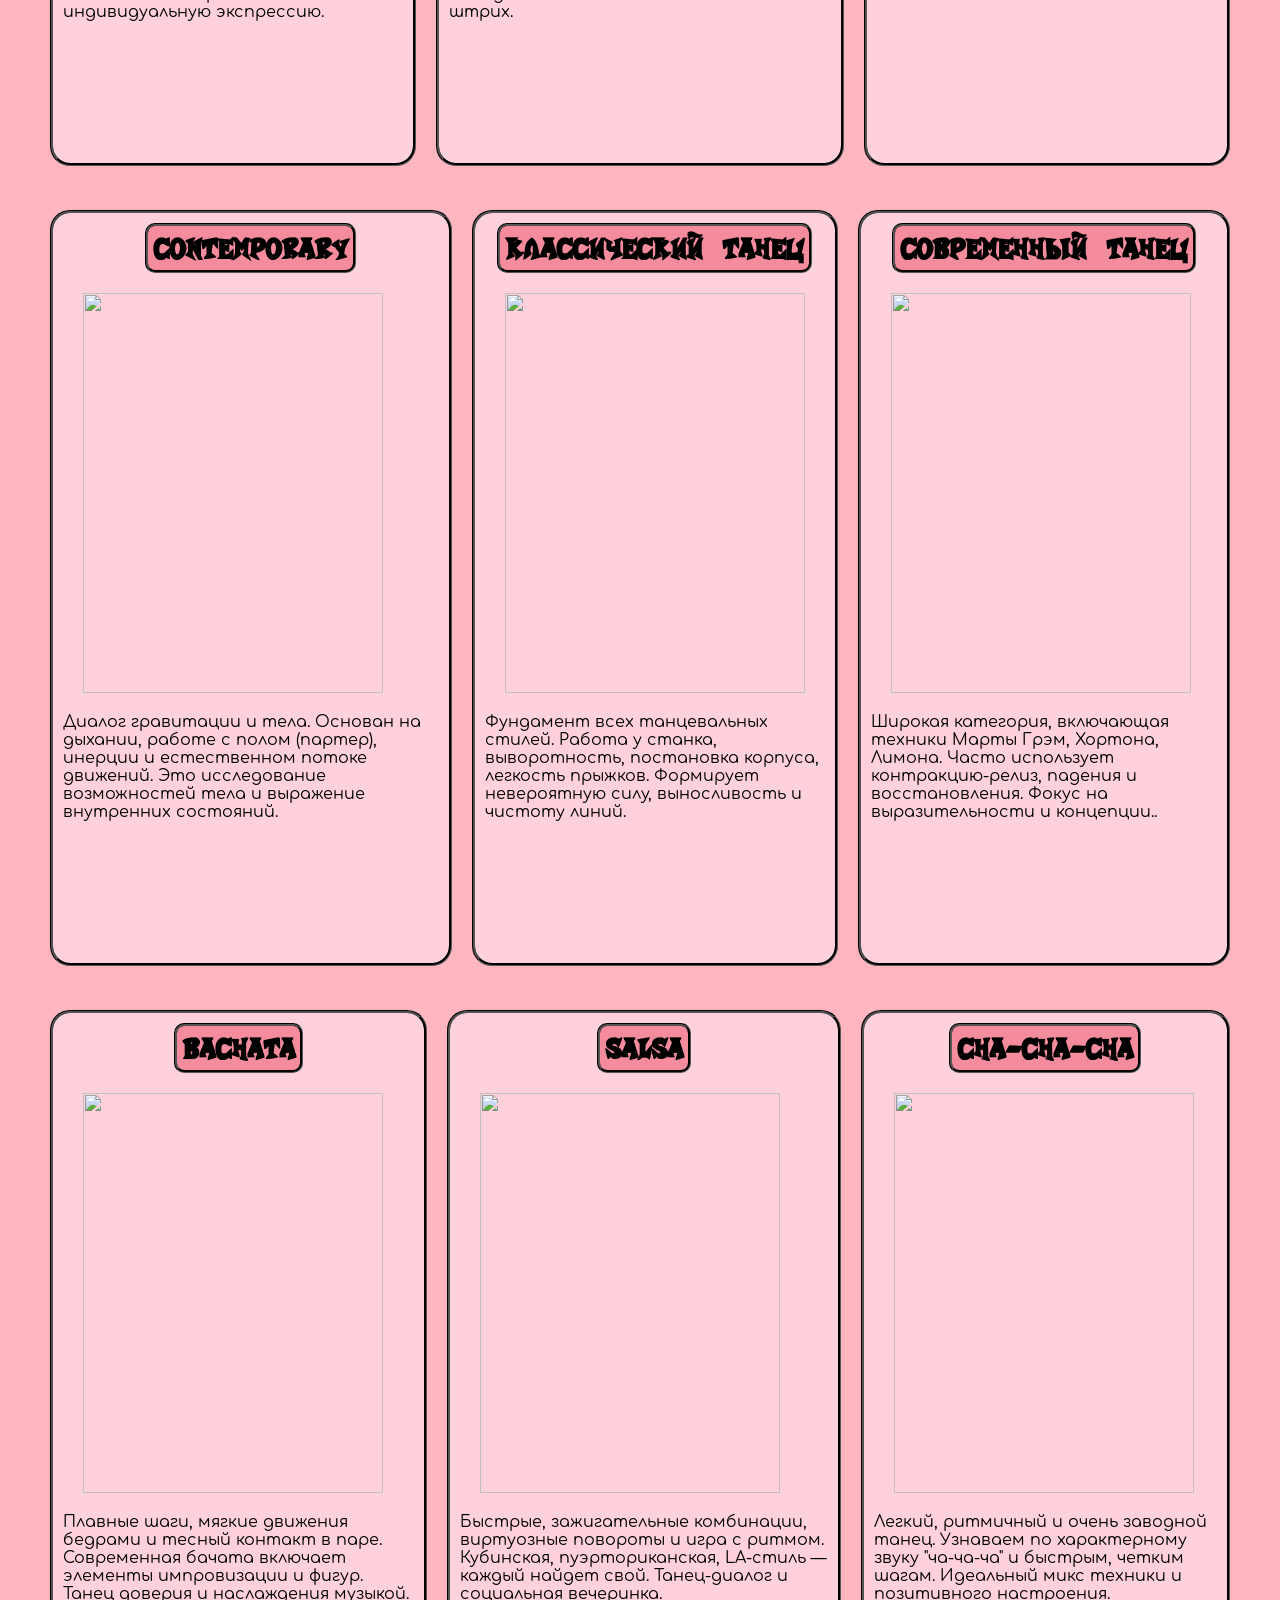
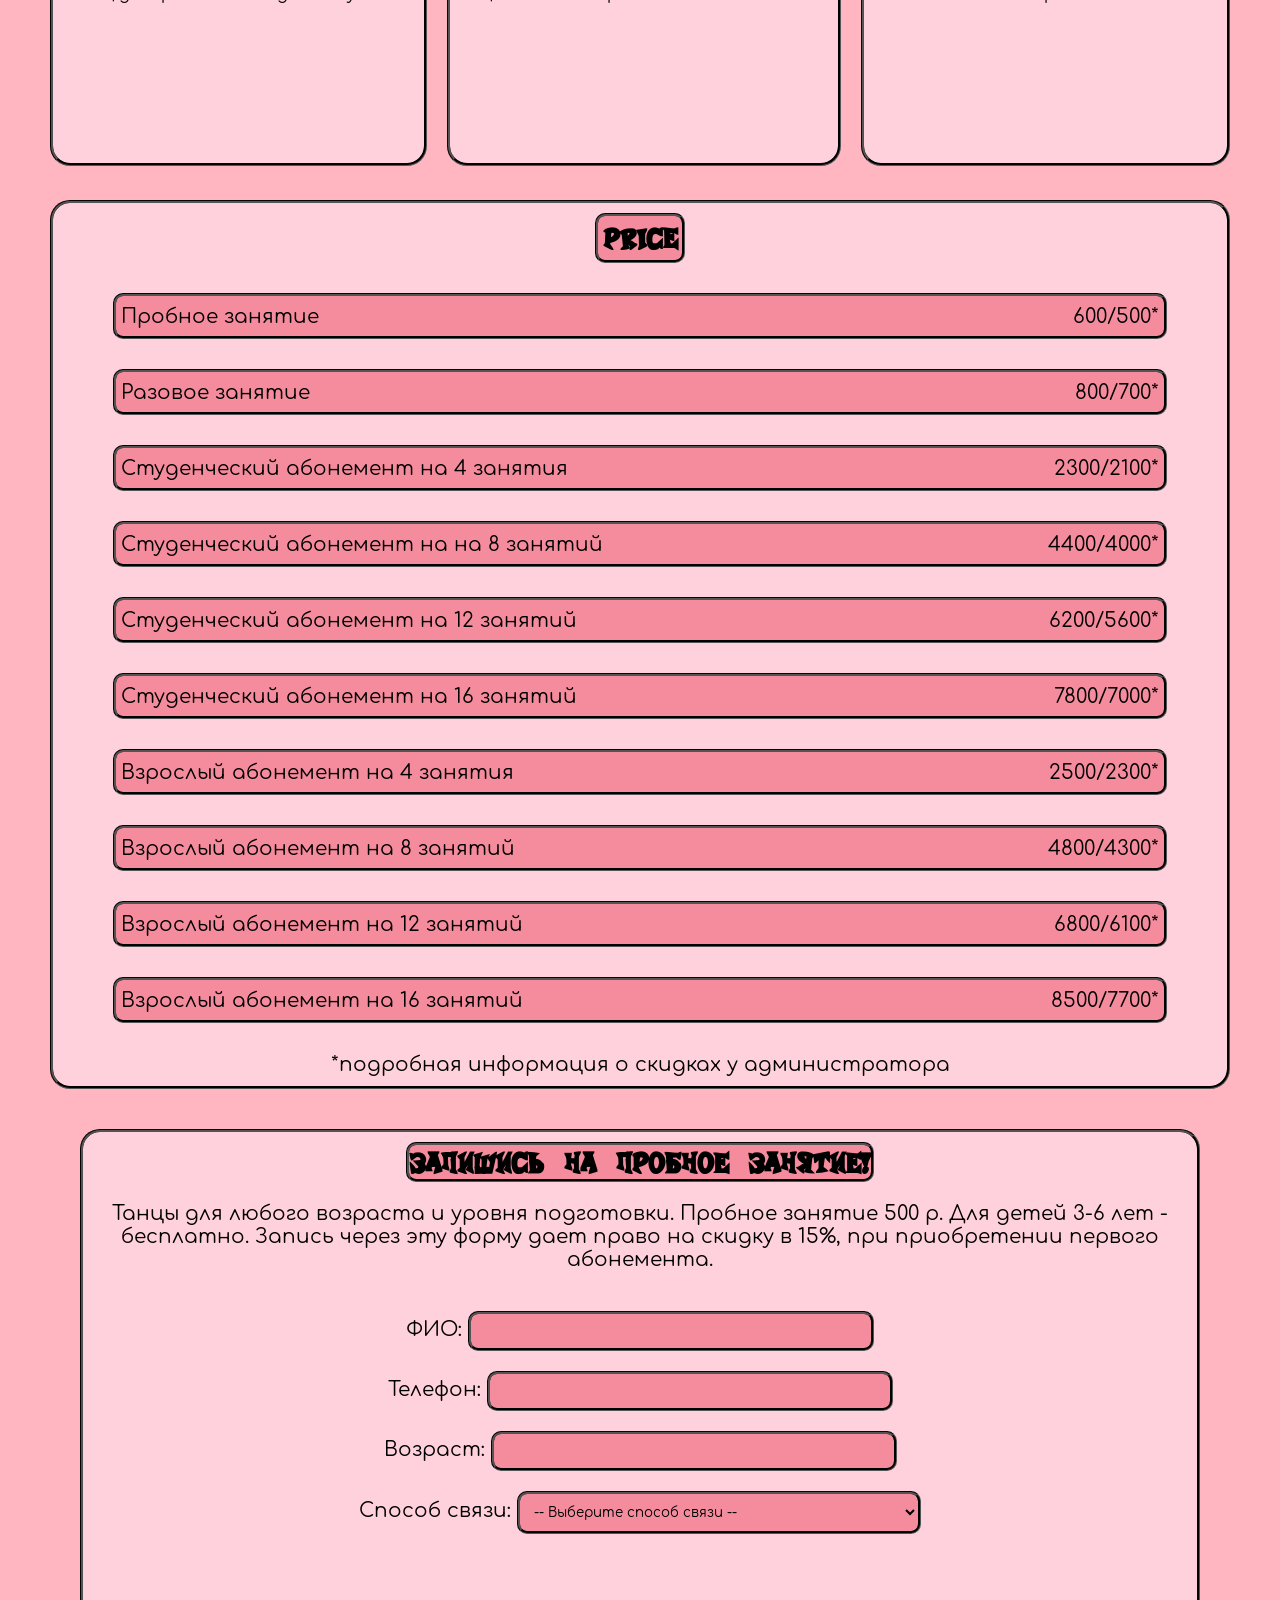
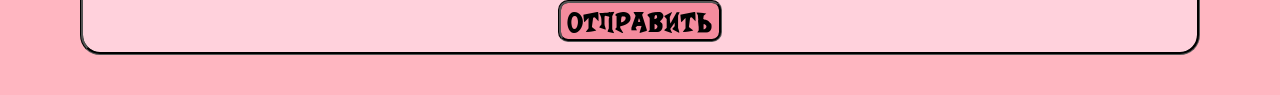
==== commit 7d236d5a: "5 less" ====
--- a/index.html
+++ b/index.html
@@ -36,10 +36,11 @@
                         </h2>
                     </div>
                     <div >
-                        <button class="button cursor" >
-                            
-                            <a href="#name">Записаться на пробное</a>
+                        <a href="#name">
+                        <button class="button cursor" >    
+                                Записаться на пробное
                         </button>
+                        </a>
                     </div>
                 </div>
             </div>
@@ -114,54 +115,61 @@
                     </div>
         </section>
         <section>
-            <div class="form">
-                 <h3 class="form-button"><p>Запишись на пробное занятие!</h3>
-                    <Div class="margin-line"><p>Танцы для любого возраста и уровня подготовки.  Пробное занятие 500 р. Для детей 3-6 лет - бесплатно. Запись через эту форму дает право на скидку в 15%, при приобретении первого абонемента.</p> 
-                    <div>
-                        <label for="name">ФИО:</label>
-                        <input
-                        type="text"
-                        id="name"
-                        name="name"
-                        required
-                        minlength="4"
-                        maxlength="50"
-                        size="50">
-                    </div>
-                    <div>
-                    <label for="name">Телефон:</label>
-                    <input
-                    type="tel"
-                    id="name"
-                    name="name"
-                    required
-                    minlength="4"
-                    maxlength="11"
-                    size="50">
-                    </div>
-                    <div>
-                    <label for="name">Возраст:</label>
-                    <input
-                    type="number"
-                    id="name"
-                    name="name"
-                    required
-                    minlength="1"
-                    maxlength="2"
-                    size="50">
-                   </div>
-                   <form action="/submit">
-                    <label for="conn">Способ связи:</label>
-                    <select id="conn" name="conn" required>
-                    <option value="">-- Выберите способ связи --</option>
-                    <option value="vk">ВКонтакте</option>
-                    <option value="tg">Телеграм</option>
-                    <option value="sms">Написать СМС по указанному номеру</option>
-                    <option value="tf">Позвонить по указанному номеру</option>
-                    </select>
-                    <div><button class="send-button cursor" type="submit">Отправить</button></div>
-                    </form>
-                    </Div>
+            <div id="name" class="form column-space-between" >
+                <div >
+                <h3 class="form-button">
+                    Запишись на пробное занятие!
+                </h3>
+
+                <div class="margin-line">
+                    <p>Танцы для любого возраста и уровня подготовки.  Пробное занятие 500 р. Для детей 3-6 лет - бесплатно. Запись через эту форму дает право на скидку в 15%, при приобретении первого абонемента.</p> 
+
+                        <div>
+                            <label for="name">ФИО:</label>
+                            <input
+                            type="text"
+                            id="name"
+                            name="name"
+                            required
+                            minlength="4"
+                            maxlength="50">
+                        </div>
+                        <div>
+                            <label for="name">Телефон:</label>
+                            <input
+                            type="tel"
+                            id="name"
+                            name="name"
+                            required
+                            minlength="4"
+                            maxlength="11">
+                        </div>
+                            <div>
+                            <label for="name">Возраст:</label>
+                            <input
+                            type="number"
+                            
+                            name="name"
+                            required>
+                        </div>
+                        <div>   
+                                <label for="conn">Способ связи:</label>
+                                    <select id="conn" name="conn" required >
+                                        <option value="">-- Выберите способ связи --</option>
+                                        <option value="vk">ВКонтакте</option>
+                                        <option value="tg">Телеграм</option>
+                                        <option value="sms">Написать СМС по указанному номеру</option>
+                                        <option value="tf">Позвонить по указанному номеру</option>
+                                    </select>
+                                </div>
+                            </div> 
+                        </div>
+                        <div>
+                            <button class="send-button cursor" type="submit">
+                                Отправить
+                            </button>
+                        </div>
+                
             </div>
             </div>
             
@@ -201,7 +209,11 @@
             
         }
         
-    
+    html{
+
+        scroll-behavior: smooth;
+
+    }
         body {
             background-color: var(--light-pink);
             margin: 0%;
@@ -254,6 +266,24 @@
             scale: 1.1;
         
         }
+        .margin-line input {
+            width: 400px;
+            height: 34px;
+            padding: 0;
+            background-color: var(--salmon-pink);
+            border: black 3px groove;
+            border-radius: 10px;
+            font-family: Comforta;
+
+        }
+        .margin-line select {
+            min-width: 404px;
+            min-height: 30px;
+            padding: 10px;
+            background-color: var(--salmon-pink);
+            border: black 3px groove;
+            border-radius: 10px;
+            font-family: Comforta;
         }
         .dance-button:hover {
             scale: 1.1;
